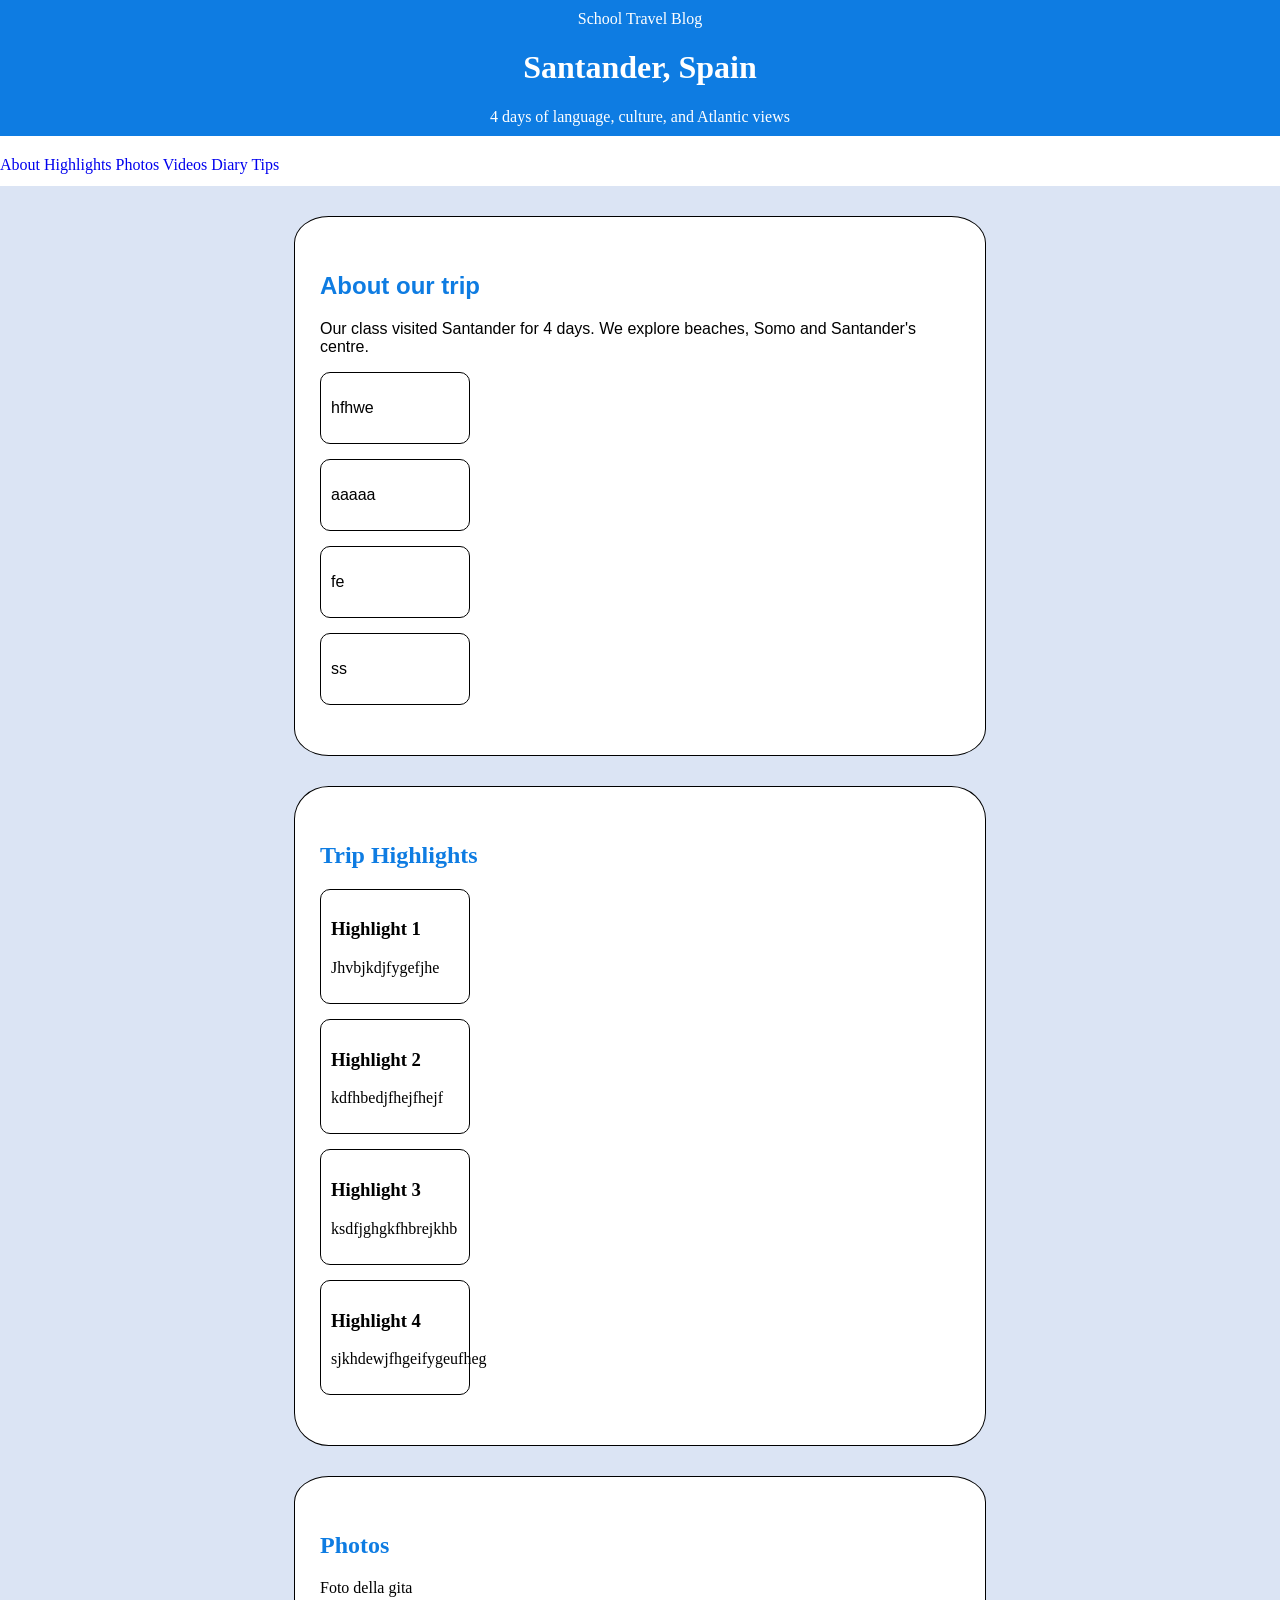
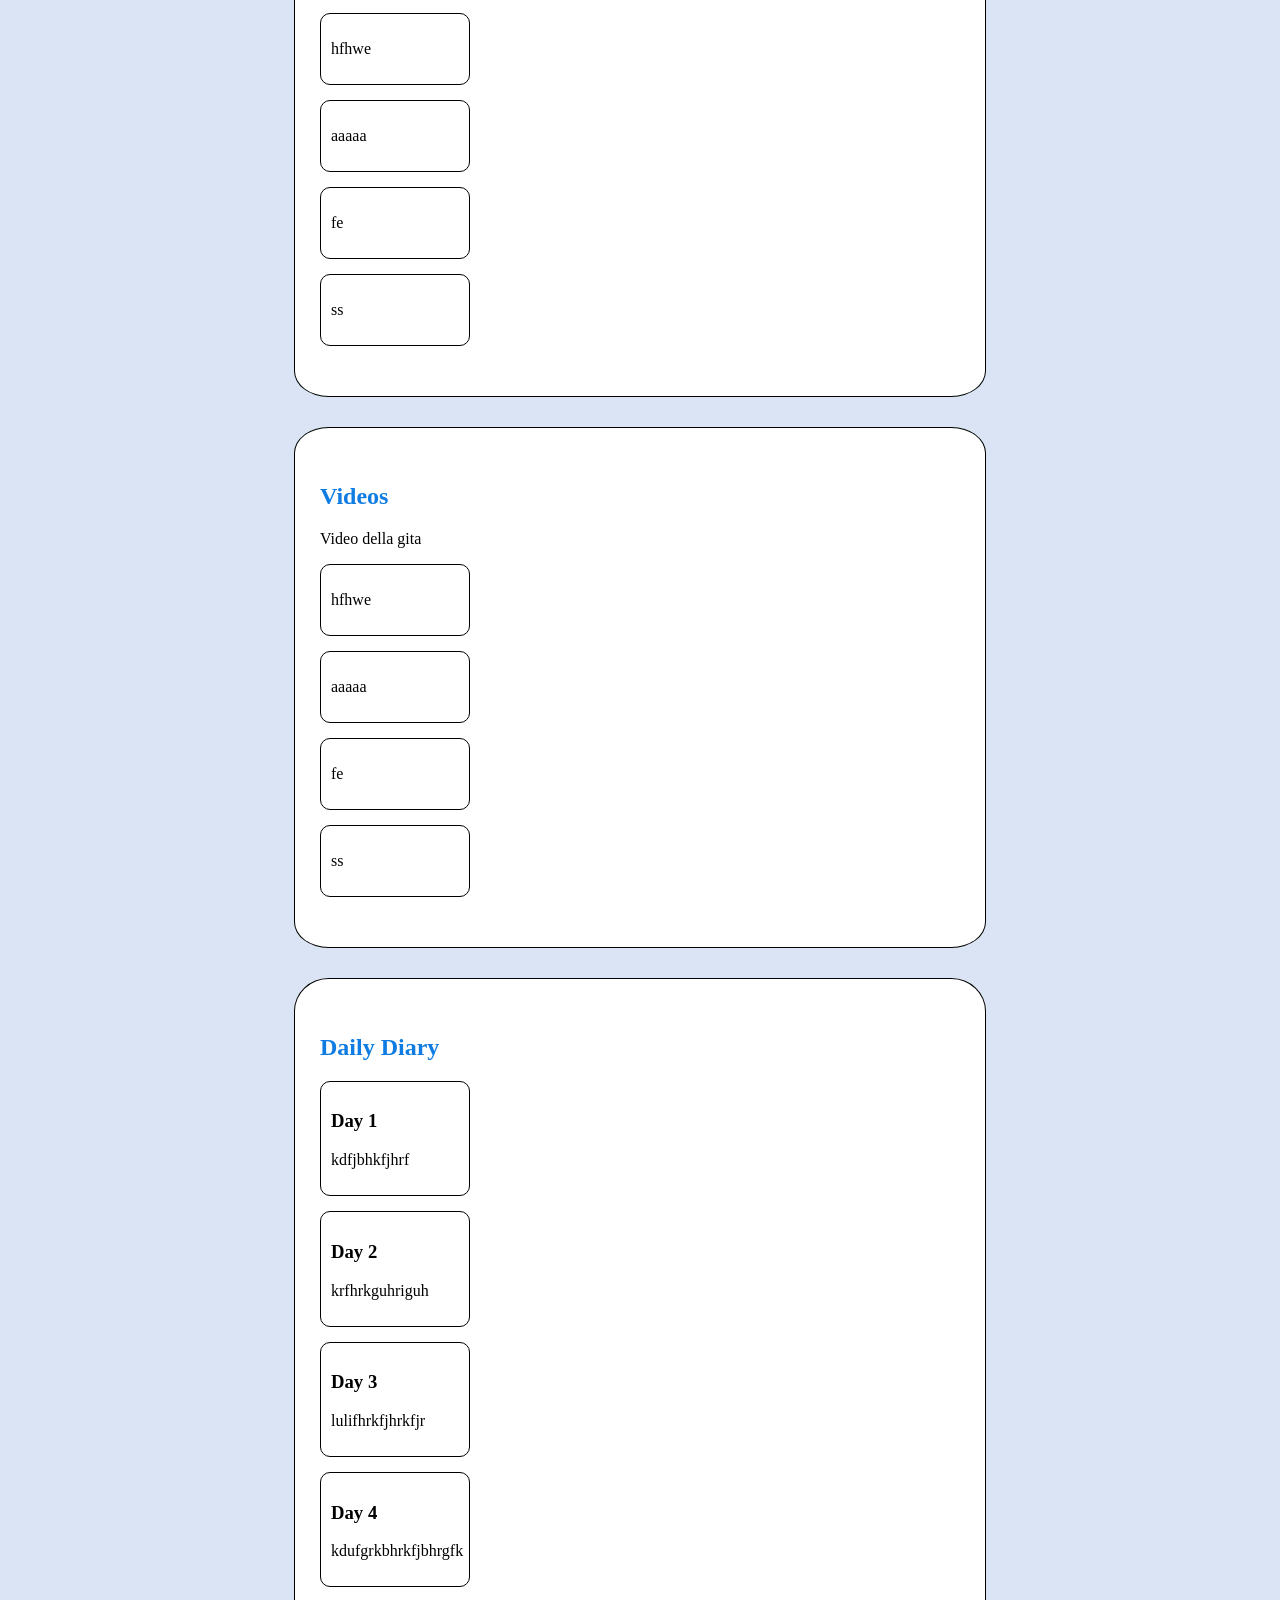
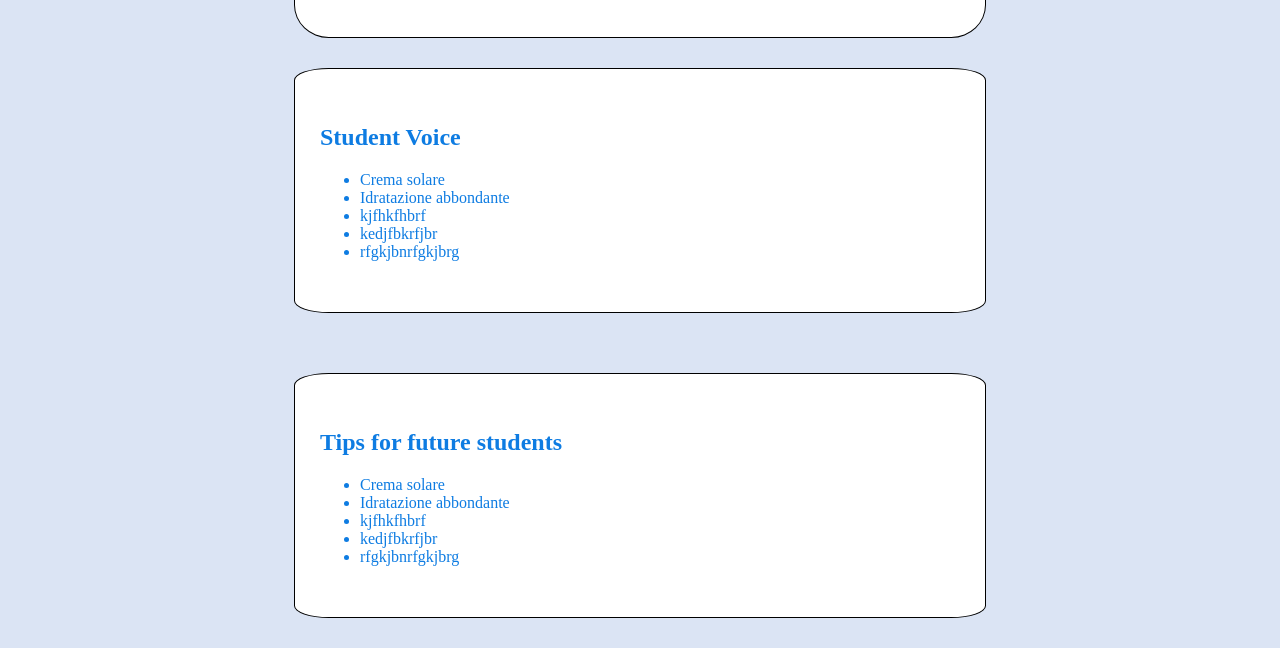
==== index.html @ cf5be2e9 "modifiche" ====
<!DOCTYPE html>
<html lang="en">

<head>
    <meta charset="UTF-8">
    <meta name="viewport" content="width=device-width, initial-scale=1.0">
    <title>Santander</title>
    <link rel="stylesheet" href="style.css" />
</head>

<body>

    <header>
        <p>School Travel Blog</p>
        <h1>Santander, Spain</h1>
        <p>4 days of language, culture, and Atlantic views</p>
    </header>

    <nav>
        <a href="#about">About</a>
        <a href="#highlights">Highlights</a>
        <a href="#photos">Photos</a>
        <a href="#videos">Videos</a>
        <a href="#diary">Diary</a>
        <a href="#tips">Tips</a>
    </nav>

    <main>
        <section id="about" class="card">
            <h2>About our trip</h2> 
            <p>Our class visited Santander for 4 days. We explore beaches, Somo and Santander's centre.</p>
            <article>
                <p>hfhwe</p>
            </article>
             <article>
                <p>aaaaa</p>
            </article>
             <article>
                <p>fe</p>
            </article>
             <article>
                <p>ss</p>
            </article>
        </section>

        <section id="highlights" class="card">
            <h2>Trip Highlights</h2>
            <article>
                <h3>Highlight 1</h3>
                <p>Jhvbjkdjfygefjhe</p>
            </article>
            <article>
                <h3>Highlight 2</h3>
                <p>kdfhbedjfhejfhejf</p>
            </article>
            <article>
                <h3>Highlight 3</h3>
                <p>ksdfjghgkfhbrejkhb</p>
            </article>
            <article>
                <h3>Highlight 4</h3>
                <p>sjkhdewjfhgeifygeufheg</p>
            </article>
        </section>
          
        <section id="photos" class="card">
            <h2>Photos</h2>
            <p>Foto della gita  </p>
            <article>
                <p>hfhwe</p>
            </article>
             <article>
                <p>aaaaa</p>
            </article>
             <article>
                <p>fe</p>
            </article>
             <article>
                <p>ss</p>
            </article>
        </section>

        <section id="videos" class="card">
            <h2>Videos</h2>
            <p>Video della gita</p>
            <article>
                <p>hfhwe</p>
            </article>
             <article>
                <p>aaaaa</p>
            </article>
             <article>
                <p>fe</p>
            </article>
             <article>
                <p>ss</p>
            </article>
        </section>

        <section id="diary" class="card">
            <h2>Daily Diary</h2>
            <article>
                <h3>Day 1</h3>
                <p>kdfjbhkfjhrf</p>
            </article>
            <article>
                <h3>Day 2</h3>
                <p>krfhrkguhriguh</p>
            </article>
            <article>
                <h3>Day 3</h3>
                <p>lulifhrkfjhrkfjr</p>
            </article>
            <article>
                <h3>Day 4</h3>
                <p>kdufgrkbhrkfjbhrgfk</p>
            </article>
        </section>

            <section id="Student Voice" class="card">
            <h2>Student Voice</h2>
            <ul>
                <li>Crema solare</li>
                <li>Idratazione abbondante</li>
                <li>kjfhkfhbrf</li>
                <li>kedjfbkrfjbr</li>
                <li>rfgkjbnrfgkjbrg</li>
            </ul>
        </section>
    </main>


        <section id="tips" class="card">
            <h2>Tips for future students</h2>
            <ul>
                <li>Crema solare</li>
                <li>Idratazione abbondante</li>
                <li>kjfhkfhbrf</li>
                <li>kedjfbkrfjbr</li>
                <li>rfgkjbnrfgkjbrg</li>
            </ul>
        </section>
    </main>

</body>

</html>
---- style.css ----
/* Lesson 1 starter CSS file.
   Add styles here in later lessons. */

body {
   margin: 0;
   background-color: #dbe4f4;
}

header {
   background-color: #0e7ce2;
   border-bottom: 10px solid rgb(255, 255, 255);
   text-align: center;
   padding: 10px 0;
   color: white;
}

header p {
   margin: 0;
}

nav {
   border-bottom: 2px solid #ffffff;
   padding: 10px 0;
   background-color: white;
}

a {
   text-decoration: none;
   background-color: white;
   
}

#about {
   font-family: 'Segoe UI', Tahoma, Geneva, Verdana, sans-serif;
   background-color: white;
}

.card {
   color: #0e7ce2;
   border: 1px solid black;
   margin: 10px 25px;
   border-radius: 5%;
   max-width: 50%;
   margin: 30px auto;
   padding: 35px 25px;
   background-color: white;

   
}

.card h2 {
   color: #0e7ce2;

}

.card h3 {

   color: black;
}
.card p{

      color: black;

}
main {
   align-content: center;
   color: black;
}

main article {
   display: block; 
   border: 1px solid black;
   border-radius: 10px;
   max-width: 20%;
   margin: 15px 0; 
   color: black;
   padding: 10px;
   background-color: white;
}
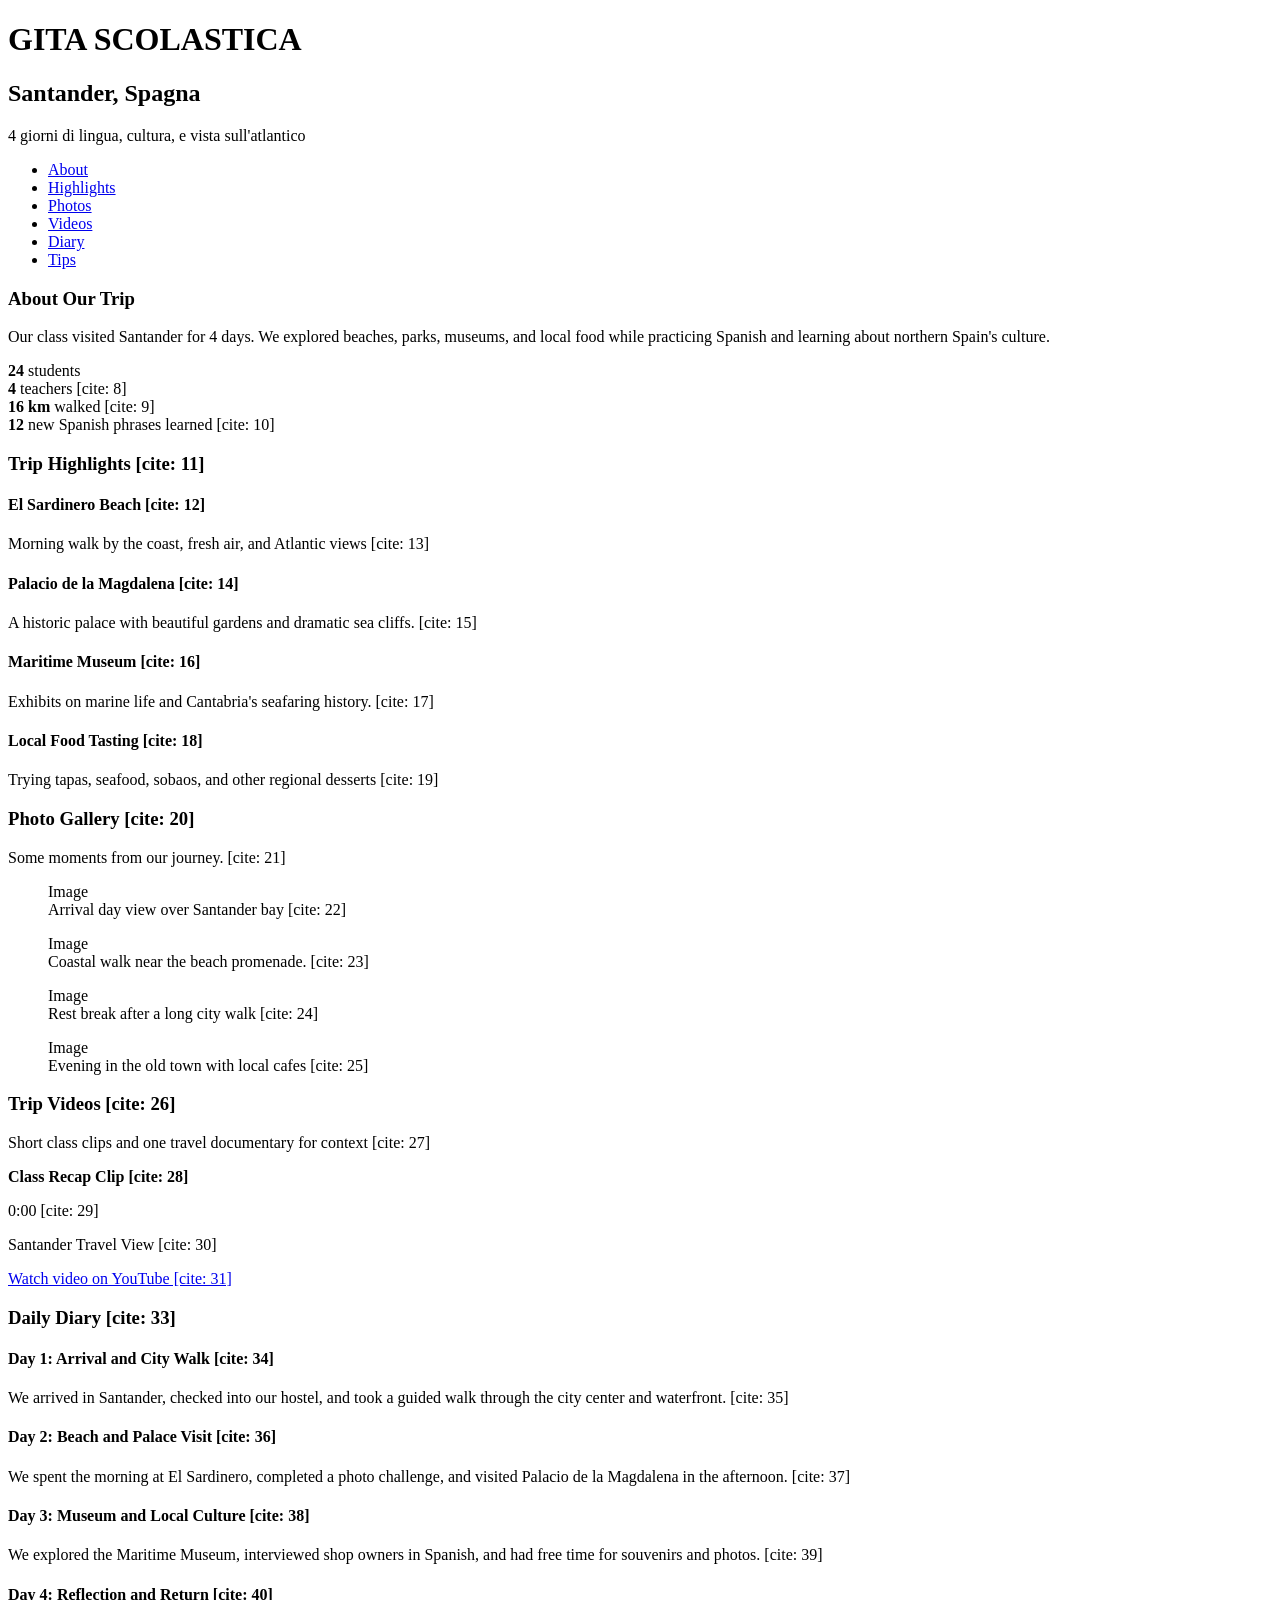
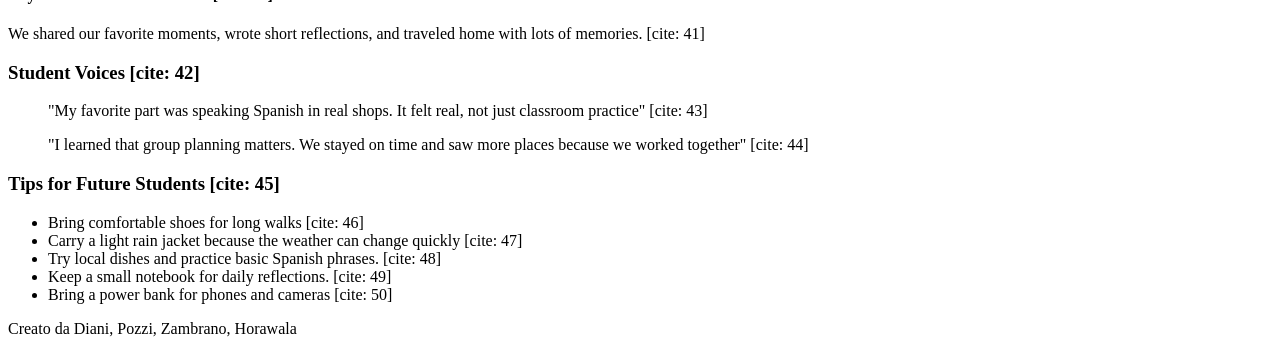
==== commit 6b042f80: "bggfb" ====
--- a/index.html
+++ b/index.html
@@ -1,147 +1,145 @@
 <!DOCTYPE html>
-<html lang="en">
-
+<html lang="it">
 <head>
     <meta charset="UTF-8">
     <meta name="viewport" content="width=device-width, initial-scale=1.0">
-    <title>Santander</title>
-    <link rel="stylesheet" href="style.css" />
+    <title>School Travel Blog - Santander</title>
+    <link rel="stylesheet" href="style2.css">
 </head>
-
 <body>
 
     <header>
-        <p>School Travel Blog</p>
-        <h1>Santander, Spain</h1>
-        <p>4 days of language, culture, and Atlantic views</p>
+        <div class="hero">
+            <h1>GITA SCOLASTICA</h1>
+            <h2>Santander, Spagna</h2>
+            <p>4 giorni di lingua, cultura, e vista sull'atlantico </p>
+        </div>
+        <nav>
+            <ul>
+                <li><a href="#about">About</a></li>
+                <li><a href="#highlights">Highlights</a></li>
+                <li><a href="#photos">Photos</a></li>
+                <li><a href="#videos">Videos</a></li>
+                <li><a href="#diary">Diary</a></li>
+                <li><a href="#tips">Tips</a></li>
+            </ul>
+        </nav>
     </header>
 
-    <nav>
-        <a href="#about">About</a>
-        <a href="#highlights">Highlights</a>
-        <a href="#photos">Photos</a>
-        <a href="#videos">Videos</a>
-        <a href="#diary">Diary</a>
-        <a href="#tips">Tips</a>
-    </nav>
-
     <main>
-        <section id="about" class="card">
-            <h2>About our trip</h2> 
-            <p>Our class visited Santander for 4 days. We explore beaches, Somo and Santander's centre.</p>
-            <article>
-                <p>hfhwe</p>
-            </article>
-             <article>
-                <p>aaaaa</p>
-            </article>
-             <article>
-                <p>fe</p>
-            </article>
-             <article>
-                <p>ss</p>
-            </article>
+        <section id="about" class="container">
+            <h3>About Our Trip </h3>
+            <p>Our class visited Santander for 4 days. We explored beaches, parks, museums, and local food while practicing Spanish and learning about northern Spain's culture. </p>
+            
+            <div class="stats-grid">
+                <div class="stat-item"><strong>24</strong> students </div>
+                <div class="stat-item"><strong>4</strong> teachers [cite: 8]</div>
+                <div class="stat-item"><strong>16 km</strong> walked [cite: 9]</div>
+                <div class="stat-item"><strong>12</strong> new Spanish phrases learned [cite: 10]</div>
+            </div>
         </section>
 
-        <section id="highlights" class="card">
-            <h2>Trip Highlights</h2>
-            <article>
-                <h3>Highlight 1</h3>
-                <p>Jhvbjkdjfygefjhe</p>
-            </article>
-            <article>
-                <h3>Highlight 2</h3>
-                <p>kdfhbedjfhejfhejf</p>
-            </article>
-            <article>
-                <h3>Highlight 3</h3>
-                <p>ksdfjghgkfhbrejkhb</p>
-            </article>
-            <article>
-                <h3>Highlight 4</h3>
-                <p>sjkhdewjfhgeifygeufheg</p>
-            </article>
-        </section>
-          
-        <section id="photos" class="card">
-            <h2>Photos</h2>
-            <p>Foto della gita  </p>
-            <article>
-                <p>hfhwe</p>
-            </article>
-             <article>
-                <p>aaaaa</p>
-            </article>
-             <article>
-                <p>fe</p>
-            </article>
-             <article>
-                <p>ss</p>
-            </article>
+        <section id="highlights" class="bg-light">
+            <div class="container">
+                <h3>Trip Highlights [cite: 11]</h3>
+                <div class="card-grid">
+                    <div class="card">
+                        <h4>El Sardinero Beach [cite: 12]</h4>
+                        <p>Morning walk by the coast, fresh air, and Atlantic views [cite: 13]</p>
+                    </div>
+                    <div class="card">
+                        <h4>Palacio de la Magdalena [cite: 14]</h4>
+                        <p>A historic palace with beautiful gardens and dramatic sea cliffs. [cite: 15]</p>
+                    </div>
+                    <div class="card">
+                        <h4>Maritime Museum [cite: 16]</h4>
+                        <p>Exhibits on marine life and Cantabria's seafaring history. [cite: 17]</p>
+                    </div>
+                    <div class="card">
+                        <h4>Local Food Tasting [cite: 18]</h4>
+                        <p>Trying tapas, seafood, sobaos, and other regional desserts [cite: 19]</p>
+                    </div>
+                </div>
+            </div>
         </section>
 
-        <section id="videos" class="card">
-            <h2>Videos</h2>
-            <p>Video della gita</p>
-            <article>
-                <p>hfhwe</p>
-            </article>
-             <article>
-                <p>aaaaa</p>
-            </article>
-             <article>
-                <p>fe</p>
-            </article>
-             <article>
-                <p>ss</p>
-            </article>
+        <section id="photos" class="container">
+            <h3>Photo Gallery [cite: 20]</h3>
+            <p>Some moments from our journey. [cite: 21]</p>
+            <div class="gallery-grid">
+                <figure>
+                    <div class="img-placeholder">Image</div>
+                    <figcaption>Arrival day view over Santander bay [cite: 22]</figcaption>
+                </figure>
+                <figure>
+                    <div class="img-placeholder">Image</div>
+                    <figcaption>Coastal walk near the beach promenade. [cite: 23]</figcaption>
+                </figure>
+                <figure>
+                    <div class="img-placeholder">Image</div>
+                    <figcaption>Rest break after a long city walk [cite: 24]</figcaption>
+                </figure>
+                <figure>
+                    <div class="img-placeholder">Image</div>
+                    <figcaption>Evening in the old town with local cafes [cite: 25]</figcaption>
+                </figure>
+            </div>
         </section>
 
-        <section id="diary" class="card">
-            <h2>Daily Diary</h2>
-            <article>
-                <h3>Day 1</h3>
-                <p>kdfjbhkfjhrf</p>
-            </article>
-            <article>
-                <h3>Day 2</h3>
-                <p>krfhrkguhriguh</p>
-            </article>
-            <article>
-                <h3>Day 3</h3>
-                <p>lulifhrkfjhrkfjr</p>
-            </article>
-            <article>
-                <h3>Day 4</h3>
-                <p>kdufgrkbhrkfjbhrgfk</p>
-            </article>
+        <section id="videos" class="bg-light">
+            <div class="container">
+                <h3>Trip Videos [cite: 26]</h3>
+                <p>Short class clips and one travel documentary for context [cite: 27]</p>
+                <div class="video-box">
+                    <p><strong>Class Recap Clip [cite: 28]</strong></p>
+                    <div class="video-placeholder">0:00 [cite: 29]</div>
+                    <p>Santander Travel View [cite: 30]</p>
+                    <a href="#">Watch video on YouTube [cite: 31]</a>
+                </div>
+            </div>
         </section>
 
-            <section id="Student Voice" class="card">
-            <h2>Student Voice</h2>
-            <ul>
-                <li>Crema solare</li>
-                <li>Idratazione abbondante</li>
-                <li>kjfhkfhbrf</li>
-                <li>kedjfbkrfjbr</li>
-                <li>rfgkjbnrfgkjbrg</li>
+        <section id="diary" class="container">
+            <h3>Daily Diary [cite: 33]</h3>
+            <div class="diary-entry">
+                <h4>Day 1: Arrival and City Walk [cite: 34]</h4>
+                <p>We arrived in Santander, checked into our hostel, and took a guided walk through the city center and waterfront. [cite: 35]</p>
+            </div>
+            <div class="diary-entry">
+                <h4>Day 2: Beach and Palace Visit [cite: 36]</h4>
+                <p>We spent the morning at El Sardinero, completed a photo challenge, and visited Palacio de la Magdalena in the afternoon. [cite: 37]</p>
+            </div>
+            <div class="diary-entry">
+                <h4>Day 3: Museum and Local Culture [cite: 38]</h4>
+                <p>We explored the Maritime Museum, interviewed shop owners in Spanish, and had free time for souvenirs and photos. [cite: 39]</p>
+            </div>
+            <div class="diary-entry">
+                <h4>Day 4: Reflection and Return [cite: 40]</h4>
+                <p>We shared our favorite moments, wrote short reflections, and traveled home with lots of memories. [cite: 41]</p>
+            </div>
+        </section>
+
+        <section id="voices" class="bg-blue container">
+            <h3>Student Voices [cite: 42]</h3>
+            <blockquote>"My favorite part was speaking Spanish in real shops. It felt real, not just classroom practice" [cite: 43]</blockquote>
+            <blockquote>"I learned that group planning matters. We stayed on time and saw more places because we worked together" [cite: 44]</blockquote>
+        </section>
+
+        <section id="tips" class="container">
+            <h3>Tips for Future Students [cite: 45]</h3>
+            <ul class="tips-list">
+                <li>Bring comfortable shoes for long walks [cite: 46]</li>
+                <li>Carry a light rain jacket because the weather can change quickly [cite: 47]</li>
+                <li>Try local dishes and practice basic Spanish phrases. [cite: 48]</li>
+                <li>Keep a small notebook for daily reflections. [cite: 49]</li>
+                <li>Bring a power bank for phones and cameras [cite: 50]</li>
             </ul>
         </section>
     </main>
 
-
-        <section id="tips" class="card">
-            <h2>Tips for future students</h2>
-            <ul>
-                <li>Crema solare</li>
-                <li>Idratazione abbondante</li>
-                <li>kjfhkfhbrf</li>
-                <li>kedjfbkrfjbr</li>
-                <li>rfgkjbnrfgkjbrg</li>
-            </ul>
-        </section>
-    </main>
+    <footer>
+        <p>Creato da Diani, Pozzi, Zambrano, Horawala</p>
+    </footer>
 
 </body>
-
 </html>
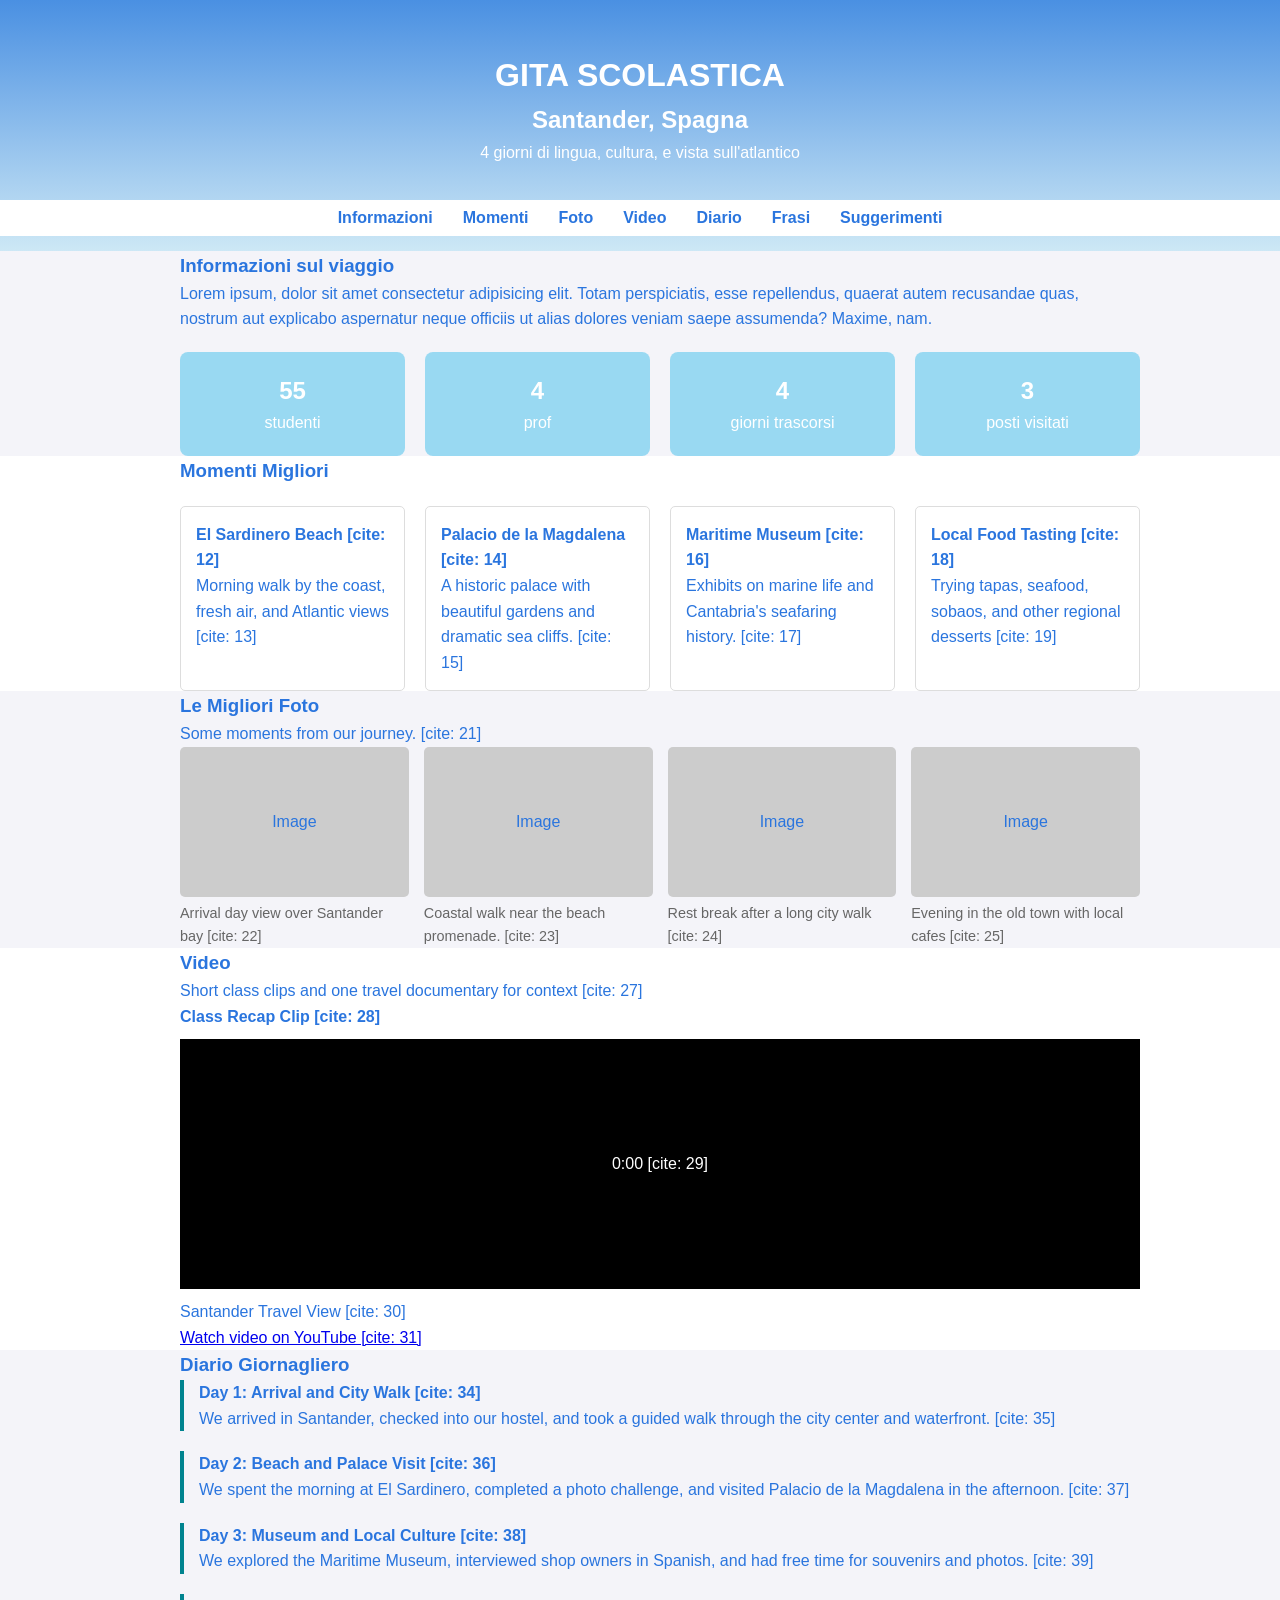
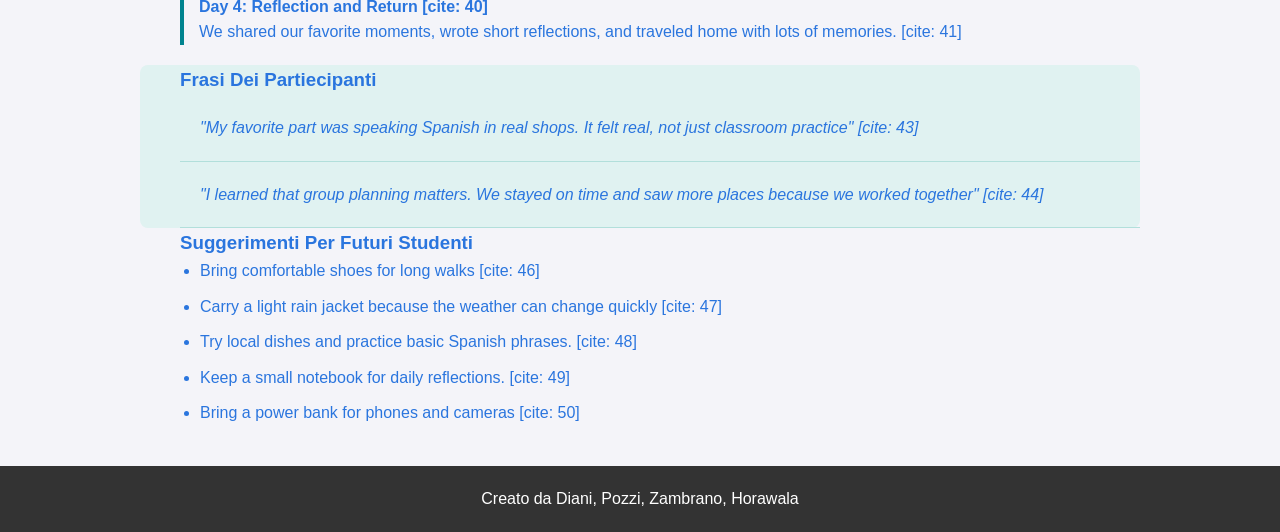
==== commit a95c179b: "gngfn" ====
--- a/index.html
+++ b/index.html
@@ -4,7 +4,7 @@
     <meta charset="UTF-8">
     <meta name="viewport" content="width=device-width, initial-scale=1.0">
     <title>School Travel Blog - Santander</title>
-    <link rel="stylesheet" href="style2.css">
+    <link rel="stylesheet" href="style.css">
 </head>
 <body>
 
@@ -16,32 +16,33 @@
         </div>
         <nav>
             <ul>
-                <li><a href="#about">About</a></li>
-                <li><a href="#highlights">Highlights</a></li>
-                <li><a href="#photos">Photos</a></li>
-                <li><a href="#videos">Videos</a></li>
-                <li><a href="#diary">Diary</a></li>
-                <li><a href="#tips">Tips</a></li>
+                <li><a href="#Informazioni">Informazioni</a></li>
+                <li><a href="#Momenti">Momenti</a></li>
+                <li><a href="#Foto">Foto</a></li>
+                <li><a href="#Video">Video</a></li>
+                <li><a href="#Diario">Diario</a></li>
+                <li><a href="#Frasi">Frasi</a></li>
+                <li><a href="#Suggerimenti">Suggerimenti</a></li>
             </ul>
         </nav>
     </header>
 
     <main>
-        <section id="about" class="container">
-            <h3>About Our Trip </h3>
-            <p>Our class visited Santander for 4 days. We explored beaches, parks, museums, and local food while practicing Spanish and learning about northern Spain's culture. </p>
+        <section id="Informazioni" class="container">
+            <h3>Informazioni sul viaggio </h3>
+            <p> Lorem ipsum, dolor sit amet consectetur adipisicing elit. Totam perspiciatis, esse repellendus, quaerat autem recusandae quas, nostrum aut explicabo aspernatur neque officiis ut alias dolores veniam saepe assumenda? Maxime, nam. </p>
             
             <div class="stats-grid">
-                <div class="stat-item"><strong>24</strong> students </div>
-                <div class="stat-item"><strong>4</strong> teachers [cite: 8]</div>
-                <div class="stat-item"><strong>16 km</strong> walked [cite: 9]</div>
-                <div class="stat-item"><strong>12</strong> new Spanish phrases learned [cite: 10]</div>
+                <div class="stat-item"><strong>55</strong> studenti </div>
+                <div class="stat-item"><strong>4</strong> prof </div>
+                <div class="stat-item"><strong>4</strong> giorni trascorsi </div>
+                <div class="stat-item"><strong>3</strong> posti visitati </div>
             </div>
         </section>
 
-        <section id="highlights" class="bg-light">
+        <section id="Momenti" class="bg-light">
             <div class="container">
-                <h3>Trip Highlights [cite: 11]</h3>
+                <h3>Momenti Migliori</h3>
                 <div class="card-grid">
                     <div class="card">
                         <h4>El Sardinero Beach [cite: 12]</h4>
@@ -63,8 +64,8 @@
             </div>
         </section>
 
-        <section id="photos" class="container">
-            <h3>Photo Gallery [cite: 20]</h3>
+        <section id="Foto" class="container">
+            <h3>Le Migliori Foto</h3>
             <p>Some moments from our journey. [cite: 21]</p>
             <div class="gallery-grid">
                 <figure>
@@ -86,9 +87,9 @@
             </div>
         </section>
 
-        <section id="videos" class="bg-light">
+        <section id="video" class="bg-light">
             <div class="container">
-                <h3>Trip Videos [cite: 26]</h3>
+                <h3>Video</h3>
                 <p>Short class clips and one travel documentary for context [cite: 27]</p>
                 <div class="video-box">
                     <p><strong>Class Recap Clip [cite: 28]</strong></p>
@@ -99,8 +100,8 @@
             </div>
         </section>
 
-        <section id="diary" class="container">
-            <h3>Daily Diary [cite: 33]</h3>
+        <section id="Diario" class="container">
+            <h3>Diario Giornagliero</h3>
             <div class="diary-entry">
                 <h4>Day 1: Arrival and City Walk [cite: 34]</h4>
                 <p>We arrived in Santander, checked into our hostel, and took a guided walk through the city center and waterfront. [cite: 35]</p>
@@ -119,14 +120,14 @@
             </div>
         </section>
 
-        <section id="voices" class="bg-blue container">
-            <h3>Student Voices [cite: 42]</h3>
+        <section id="Frasi" class="bg-blue container">
+            <h3>Frasi Dei Partiecipanti</h3>
             <blockquote>"My favorite part was speaking Spanish in real shops. It felt real, not just classroom practice" [cite: 43]</blockquote>
             <blockquote>"I learned that group planning matters. We stayed on time and saw more places because we worked together" [cite: 44]</blockquote>
         </section>
 
-        <section id="tips" class="container">
-            <h3>Tips for Future Students [cite: 45]</h3>
+        <section id="Suggerimenti" class="container">
+            <h3>Suggerimenti Per Futuri Studenti</h3>
             <ul class="tips-list">
                 <li>Bring comfortable shoes for long walks [cite: 46]</li>
                 <li>Carry a light rain jacket because the weather can change quickly [cite: 47]</li>
--- a/style.css
+++ b/style.css
@@ -0,0 +1,136 @@
+/* Reset e stili base */
+* {
+    margin: 0;
+    padding: 0;
+    box-sizing: border-box;
+}
+
+body {
+    font-family: 'Segoe UI', Tahoma, Geneva, Verdana, sans-serif;
+    line-height: 1.6;
+    color: #333;
+    background-color: #f4f4f9;
+}
+
+.container {
+    padding-left: 40px;
+    max-width: 1000px;
+    margin: auto;
+    color:#2A75DE
+    
+}
+
+.bg-light { background-color: #fff; }
+.bg-blue { background-color: #e0f2f1; border-radius: 8px; }
+
+/* Header e Navigazione */
+header {
+    background: linear-gradient(rgba(74, 144, 226), rgba(114, 204, 237, 0.3)), url('https://via.placeholder.com/1200x400');
+    color: white;
+    text-align: center;
+    padding: 15px 0;
+}
+
+.hero {
+    padding: 35px 20px;
+    background-size: cover;
+    background-position: center;
+}
+
+nav ul {
+    list-style: none;
+    display: flex;
+    justify-content: center;
+    background: white;
+    padding: 5px 0;
+}
+
+nav ul li { margin: 0 15px; }
+nav ul li a {
+    color: #2A75DE;
+    text-decoration: none;
+    font-weight: bold;
+}
+
+/* Griglia statistiche */
+.stats-grid {
+    display: grid;
+    grid-template-columns: repeat(auto-fit, minmax(200px, 1fr));
+    gap: 20px;
+    margin-top: 20px;
+    text-align: center;
+}
+
+.stat-item {
+    background: rgba(83, 197, 238, 0.563);
+    color: white;
+    padding: 20px;
+    border-radius: 8px;
+}
+
+.stat-item strong { display: block; font-size: 1.5em; }
+
+/* Cards Highlights */
+.card-grid {
+    display: grid;
+    grid-template-columns: repeat(auto-fit, minmax(220px, 1fr));
+    gap: 20px;
+    margin-top: 20px;
+}
+
+.card {
+    border: 1px solid #ddd;
+    padding: 15px;
+    border-radius: 5px;
+    transition: transform 0.3s;
+}
+
+.card:hover { transform: translateY(-5px); box-shadow: 0 5px 15px rgba(0,0,0,0.1); }
+
+/* Gallery */
+.gallery-grid {
+    display: grid;
+    grid-template-columns: repeat(auto-fit, minmax(200px, 1fr));
+    gap: 15px;
+}
+
+.img-placeholder {
+    width: 100%;
+    height: 150px;
+    background-color: #ccc;
+    display: flex;
+    align-items: center;
+    justify-content: center;
+    border-radius: 5px;
+}
+
+figcaption { font-size: 0.9em; margin-top: 5px; color: #666; }
+
+/* Video placeholder */
+.video-placeholder {
+    width: 100%;
+    height: 250px;
+    background-color: #000;
+    color: white;
+    display: flex;
+    align-items: center;
+    justify-content: center;
+    margin: 10px 0;
+}
+
+/* Diary e Citazioni */
+.diary-entry { margin-bottom: 20px; border-left: 4px solid #00838f; padding-left: 15px; }
+blockquote { font-style: italic; padding: 20px; border-bottom: 1px solid #b2dfdb; }
+
+/* Tips */
+.tips-list { padding-left: 20px; }
+.tips-list li { margin-bottom: 10px; }
+
+/* Footer */
+footer {
+    text-align: center;
+    padding: 20px;
+    background-color: #333;
+    color: white;
+    margin-top: 40px;
+}
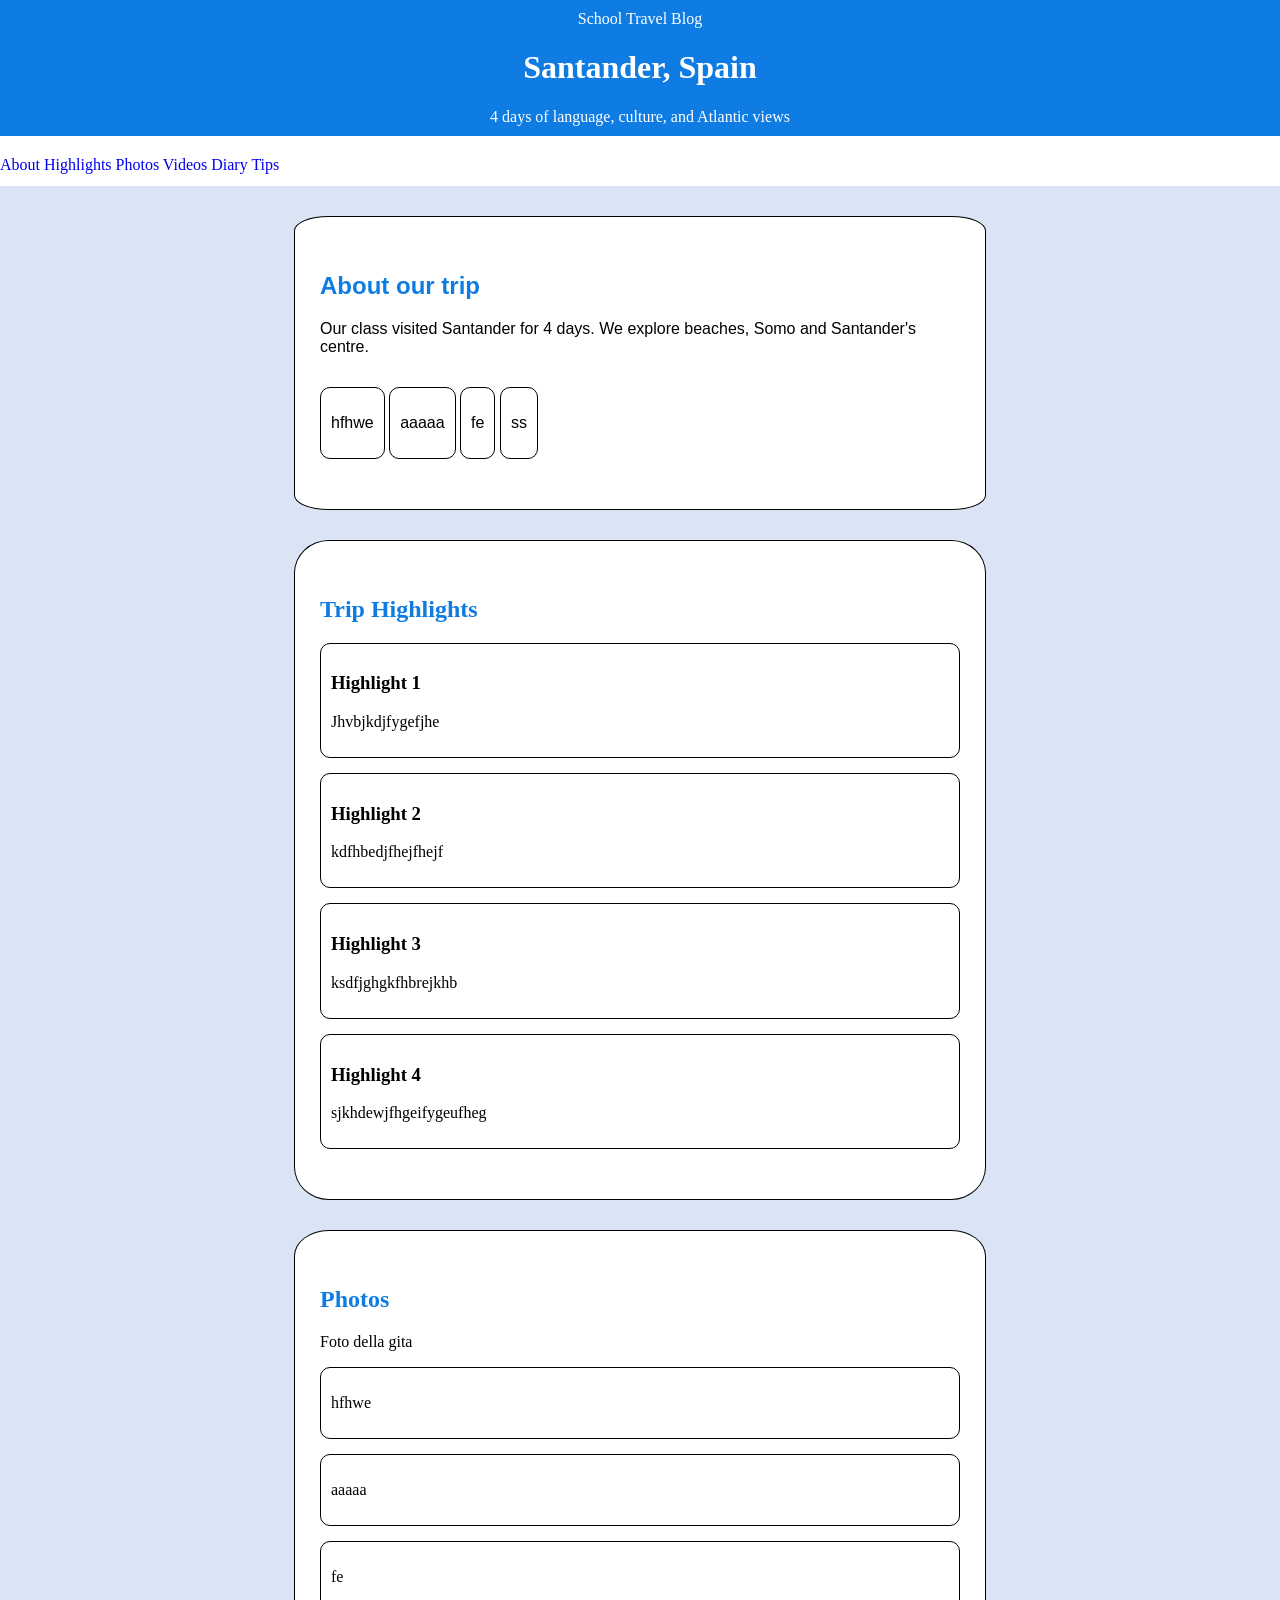
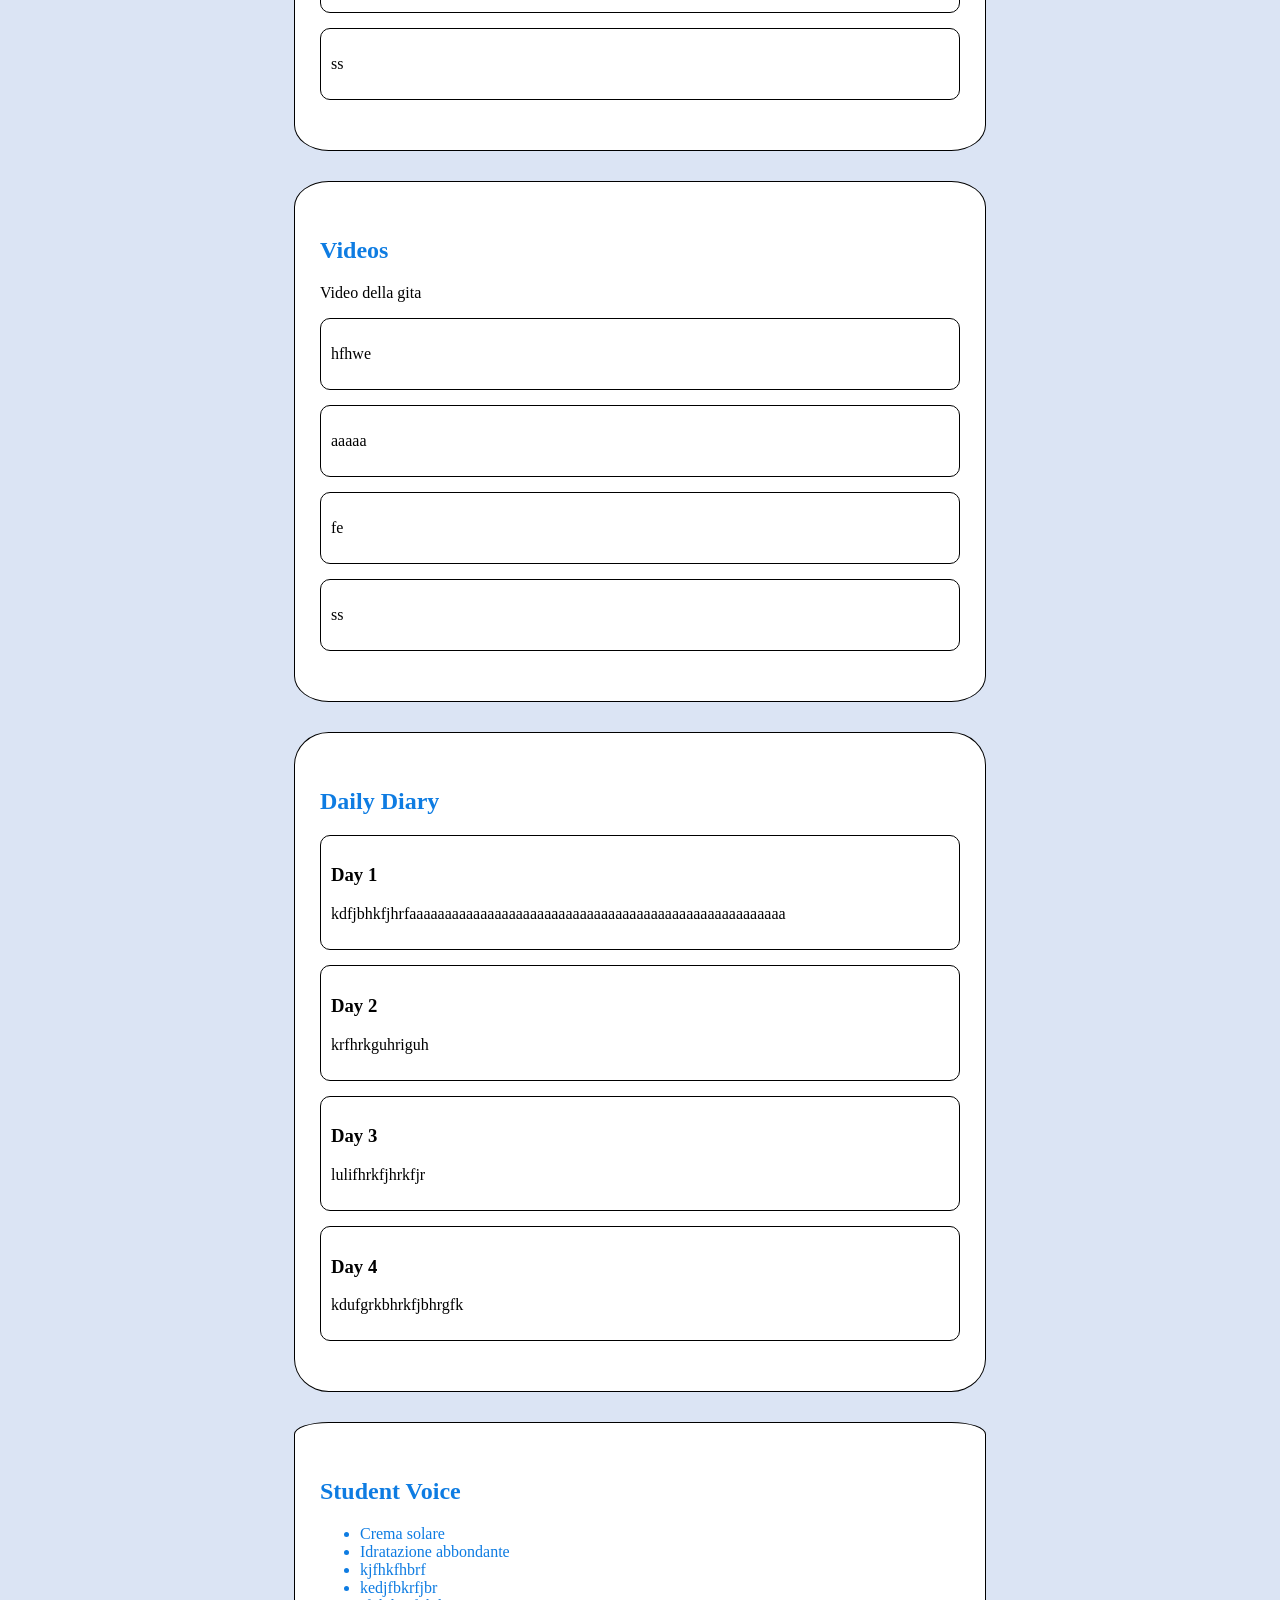
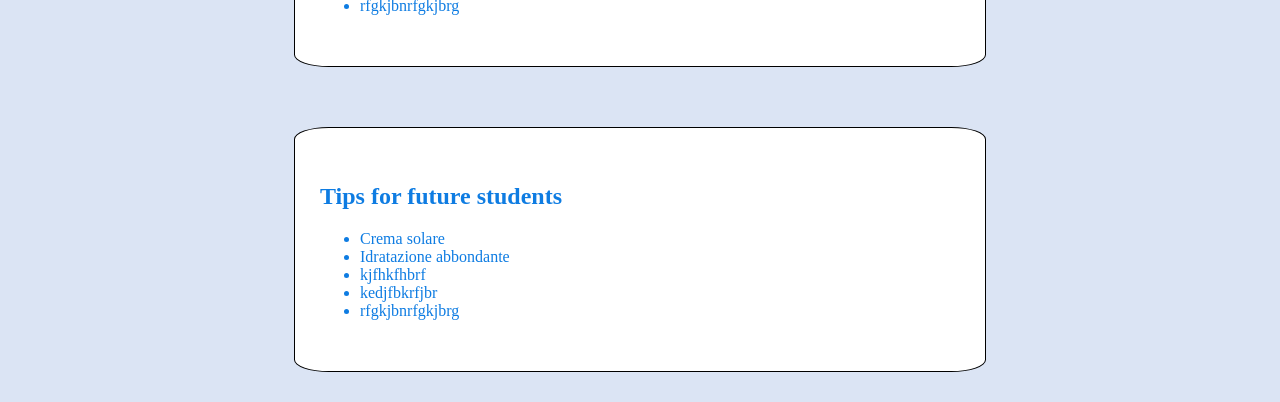
==== commit 4bf9e7d3: "codice style" ====
--- a/index.html
+++ b/index.html
@@ -1,146 +1,147 @@
 <!DOCTYPE html>
-<html lang="it">
+<html lang="en">
+
 <head>
     <meta charset="UTF-8">
     <meta name="viewport" content="width=device-width, initial-scale=1.0">
-    <title>School Travel Blog - Santander</title>
-    <link rel="stylesheet" href="style.css">
+    <title>Santander</title>
+    <link rel="stylesheet" href="style.css" />
 </head>
+
 <body>
 
     <header>
-        <div class="hero">
-            <h1>GITA SCOLASTICA</h1>
-            <h2>Santander, Spagna</h2>
-            <p>4 giorni di lingua, cultura, e vista sull'atlantico </p>
-        </div>
-        <nav>
-            <ul>
-                <li><a href="#Informazioni">Informazioni</a></li>
-                <li><a href="#Momenti">Momenti</a></li>
-                <li><a href="#Foto">Foto</a></li>
-                <li><a href="#Video">Video</a></li>
-                <li><a href="#Diario">Diario</a></li>
-                <li><a href="#Frasi">Frasi</a></li>
-                <li><a href="#Suggerimenti">Suggerimenti</a></li>
-            </ul>
-        </nav>
+        <p>School Travel Blog</p>
+        <h1>Santander, Spain</h1>
+        <p>4 days of language, culture, and Atlantic views</p>
     </header>
 
+    <nav>
+        <a href="#about">About</a>
+        <a href="#highlights">Highlights</a>
+        <a href="#photos">Photos</a>
+        <a href="#videos">Videos</a>
+        <a href="#diary">Diary</a>
+        <a href="#tips">Tips</a>
+    </nav>
+
     <main>
-        <section id="Informazioni" class="container">
-            <h3>Informazioni sul viaggio </h3>
-            <p> Lorem ipsum, dolor sit amet consectetur adipisicing elit. Totam perspiciatis, esse repellendus, quaerat autem recusandae quas, nostrum aut explicabo aspernatur neque officiis ut alias dolores veniam saepe assumenda? Maxime, nam. </p>
-            
-            <div class="stats-grid">
-                <div class="stat-item"><strong>55</strong> studenti </div>
-                <div class="stat-item"><strong>4</strong> prof </div>
-                <div class="stat-item"><strong>4</strong> giorni trascorsi </div>
-                <div class="stat-item"><strong>3</strong> posti visitati </div>
-            </div>
+        <section id="about" class="card">
+            <h2>About our trip</h2> 
+            <p>Our class visited Santander for 4 days. We explore beaches, Somo and Santander's centre.</p>
+            <article>
+                <p>hfhwe</p>
+            </article>
+             <article>
+                <p>aaaaa</p>
+            </article>
+             <article>
+                <p>fe</p>
+            </article>
+             <article>
+                <p>ss</p>
+            </article>
         </section>
 
-        <section id="Momenti" class="bg-light">
-            <div class="container">
-                <h3>Momenti Migliori</h3>
-                <div class="card-grid">
-                    <div class="card">
-                        <h4>El Sardinero Beach [cite: 12]</h4>
-                        <p>Morning walk by the coast, fresh air, and Atlantic views [cite: 13]</p>
-                    </div>
-                    <div class="card">
-                        <h4>Palacio de la Magdalena [cite: 14]</h4>
-                        <p>A historic palace with beautiful gardens and dramatic sea cliffs. [cite: 15]</p>
-                    </div>
-                    <div class="card">
-                        <h4>Maritime Museum [cite: 16]</h4>
-                        <p>Exhibits on marine life and Cantabria's seafaring history. [cite: 17]</p>
-                    </div>
-                    <div class="card">
-                        <h4>Local Food Tasting [cite: 18]</h4>
-                        <p>Trying tapas, seafood, sobaos, and other regional desserts [cite: 19]</p>
-                    </div>
-                </div>
-            </div>
+        <section id="highlights" class="card">
+            <h2>Trip Highlights</h2>
+            <article>
+                <h3>Highlight 1</h3>
+                <p>Jhvbjkdjfygefjhe</p>
+            </article>
+            <article>
+                <h3>Highlight 2</h3>
+                <p>kdfhbedjfhejfhejf</p>
+            </article>
+            <article>
+                <h3>Highlight 3</h3>
+                <p>ksdfjghgkfhbrejkhb</p>
+            </article>
+            <article>
+                <h3>Highlight 4</h3>
+                <p>sjkhdewjfhgeifygeufheg</p>
+            </article>
+        </section>
+          
+        <section id="photos" class="card">
+            <h2>Photos</h2>
+            <p>Foto della gita  </p>
+            <article>
+                <p>hfhwe</p>
+            </article>
+             <article>
+                <p>aaaaa</p>
+            </article>
+             <article>
+                <p>fe</p>
+            </article>
+             <article>
+                <p>ss</p>
+            </article>
         </section>
 
-        <section id="Foto" class="container">
-            <h3>Le Migliori Foto</h3>
-            <p>Some moments from our journey. [cite: 21]</p>
-            <div class="gallery-grid">
-                <figure>
-                    <div class="img-placeholder">Image</div>
-                    <figcaption>Arrival day view over Santander bay [cite: 22]</figcaption>
-                </figure>
-                <figure>
-                    <div class="img-placeholder">Image</div>
-                    <figcaption>Coastal walk near the beach promenade. [cite: 23]</figcaption>
-                </figure>
-                <figure>
-                    <div class="img-placeholder">Image</div>
-                    <figcaption>Rest break after a long city walk [cite: 24]</figcaption>
-                </figure>
-                <figure>
-                    <div class="img-placeholder">Image</div>
-                    <figcaption>Evening in the old town with local cafes [cite: 25]</figcaption>
-                </figure>
-            </div>
+        <section id="videos" class="card">
+            <h2>Videos</h2>
+            <p>Video della gita</p>
+            <article>
+                <p>hfhwe</p>
+            </article>
+             <article>
+                <p>aaaaa</p>
+            </article>
+             <article>
+                <p>fe</p>
+            </article>
+             <article>
+                <p>ss</p>
+            </article>
         </section>
 
-        <section id="video" class="bg-light">
-            <div class="container">
-                <h3>Video</h3>
-                <p>Short class clips and one travel documentary for context [cite: 27]</p>
-                <div class="video-box">
-                    <p><strong>Class Recap Clip [cite: 28]</strong></p>
-                    <div class="video-placeholder">0:00 [cite: 29]</div>
-                    <p>Santander Travel View [cite: 30]</p>
-                    <a href="#">Watch video on YouTube [cite: 31]</a>
-                </div>
-            </div>
+        <section id="diary" class="card">
+            <h2>Daily Diary</h2>
+            <article>
+                <h3>Day 1</h3>
+                <p>kdfjbhkfjhrfaaaaaaaaaaaaaaaaaaaaaaaaaaaaaaaaaaaaaaaaaaaaaaaaaaaaa</p>
+            </article>
+            <article>
+                <h3>Day 2</h3>
+                <p>krfhrkguhriguh</p>
+            </article>
+            <article>
+                <h3>Day 3</h3>
+                <p>lulifhrkfjhrkfjr</p>
+            </article>
+            <article>
+                <h3>Day 4</h3>
+                <p>kdufgrkbhrkfjbhrgfk</p>
+            </article>
         </section>
 
-        <section id="Diario" class="container">
-            <h3>Diario Giornagliero</h3>
-            <div class="diary-entry">
-                <h4>Day 1: Arrival and City Walk [cite: 34]</h4>
-                <p>We arrived in Santander, checked into our hostel, and took a guided walk through the city center and waterfront. [cite: 35]</p>
-            </div>
-            <div class="diary-entry">
-                <h4>Day 2: Beach and Palace Visit [cite: 36]</h4>
-                <p>We spent the morning at El Sardinero, completed a photo challenge, and visited Palacio de la Magdalena in the afternoon. [cite: 37]</p>
-            </div>
-            <div class="diary-entry">
-                <h4>Day 3: Museum and Local Culture [cite: 38]</h4>
-                <p>We explored the Maritime Museum, interviewed shop owners in Spanish, and had free time for souvenirs and photos. [cite: 39]</p>
-            </div>
-            <div class="diary-entry">
-                <h4>Day 4: Reflection and Return [cite: 40]</h4>
-                <p>We shared our favorite moments, wrote short reflections, and traveled home with lots of memories. [cite: 41]</p>
-            </div>
-        </section>
-
-        <section id="Frasi" class="bg-blue container">
-            <h3>Frasi Dei Partiecipanti</h3>
-            <blockquote>"My favorite part was speaking Spanish in real shops. It felt real, not just classroom practice" [cite: 43]</blockquote>
-            <blockquote>"I learned that group planning matters. We stayed on time and saw more places because we worked together" [cite: 44]</blockquote>
-        </section>
-
-        <section id="Suggerimenti" class="container">
-            <h3>Suggerimenti Per Futuri Studenti</h3>
-            <ul class="tips-list">
-                <li>Bring comfortable shoes for long walks [cite: 46]</li>
-                <li>Carry a light rain jacket because the weather can change quickly [cite: 47]</li>
-                <li>Try local dishes and practice basic Spanish phrases. [cite: 48]</li>
-                <li>Keep a small notebook for daily reflections. [cite: 49]</li>
-                <li>Bring a power bank for phones and cameras [cite: 50]</li>
+            <section id="Student Voice" class="card">
+            <h2>Student Voice</h2>
+            <ul>
+                <li>Crema solare</li>
+                <li>Idratazione abbondante</li>
+                <li>kjfhkfhbrf</li>
+                <li>kedjfbkrfjbr</li>
+                <li>rfgkjbnrfgkjbrg</li>
             </ul>
         </section>
     </main>
 
-    <footer>
-        <p>Creato da Diani, Pozzi, Zambrano, Horawala</p>
-    </footer>
+
+        <section id="tips" class="card">
+            <h2>Tips for future students</h2>
+            <ul>
+                <li>Crema solare</li>
+                <li>Idratazione abbondante</li>
+                <li>kjfhkfhbrf</li>
+                <li>kedjfbkrfjbr</li>
+                <li>rfgkjbnrfgkjbrg</li>
+            </ul>
+        </section>
+    </main>
 
 </body>
+
 </html>
--- a/style.css
+++ b/style.css
@@ -1,136 +1,94 @@
-/* Reset e stili base */
-* {
-    margin: 0;
-    padding: 0;
-    box-sizing: border-box;
+/* Lesson 1 starter CSS file.
+   Add styles here in later lessons. */
+
+body {
+   margin: 0;
+   background-color: #dbe4f4;
 }
 
-body {
-    font-family: 'Segoe UI', Tahoma, Geneva, Verdana, sans-serif;
-    line-height: 1.6;
-    color: #333;
-    background-color: #f4f4f9;
+header {
+   background-color: #0e7ce2;
+   border-bottom: 10px solid rgb(255, 255, 255);
+   text-align: center;
+   padding: 10px 0;
+   color: white;
 }
 
-.container {
-    padding-left: 40px;
-    max-width: 1000px;
-    margin: auto;
-    color:#2A75DE
-    
+header p {
+   margin: 0;
 }
 
-.bg-light { background-color: #fff; }
-.bg-blue { background-color: #e0f2f1; border-radius: 8px; }
-
-/* Header e Navigazione */
-header {
-    background: linear-gradient(rgba(74, 144, 226), rgba(114, 204, 237, 0.3)), url('https://via.placeholder.com/1200x400');
-    color: white;
-    text-align: center;
-    padding: 15px 0;
+nav {
+   border-bottom: 2px solid #ffffff;
+   padding: 10px 0;
+   background-color: white;
 }
 
-.hero {
-    padding: 35px 20px;
-    background-size: cover;
-    background-position: center;
+a {
+   text-decoration: none;
+   background-color: white;
+   
 }
 
-nav ul {
-    list-style: none;
-    display: flex;
-    justify-content: center;
-    background: white;
-    padding: 5px 0;
-}
-
-nav ul li { margin: 0 15px; }
-nav ul li a {
-    color: #2A75DE;
-    text-decoration: none;
-    font-weight: bold;
-}
-
-/* Griglia statistiche */
-.stats-grid {
-    display: grid;
-    grid-template-columns: repeat(auto-fit, minmax(200px, 1fr));
-    gap: 20px;
-    margin-top: 20px;
-    text-align: center;
-}
-
-.stat-item {
-    background: rgba(83, 197, 238, 0.563);
-    color: white;
-    padding: 20px;
-    border-radius: 8px;
-}
-
-.stat-item strong { display: block; font-size: 1.5em; }
-
-/* Cards Highlights */
-.card-grid {
-    display: grid;
-    grid-template-columns: repeat(auto-fit, minmax(220px, 1fr));
-    gap: 20px;
-    margin-top: 20px;
+#about {
+   font-family: 'Segoe UI', Tahoma, Geneva, Verdana, sans-serif;
+   background-color: white;
 }
 
 .card {
-    border: 1px solid #ddd;
-    padding: 15px;
-    border-radius: 5px;
-    transition: transform 0.3s;
+   color: #0e7ce2;
+   border: 1px solid black;
+   margin: 10px 25px;
+   border-radius: 5%;
+   max-width: 50%;
+   margin: 30px auto;
+   padding: 35px 25px;
+   background-color: white;
+
+   
 }
 
-.card:hover { transform: translateY(-5px); box-shadow: 0 5px 15px rgba(0,0,0,0.1); }
+.card h2 {
+   color: #0e7ce2;
 
-/* Gallery */
-.gallery-grid {
-    display: grid;
-    grid-template-columns: repeat(auto-fit, minmax(200px, 1fr));
-    gap: 15px;
 }
 
-.img-placeholder {
-    width: 100%;
-    height: 150px;
-    background-color: #ccc;
-    display: flex;
-    align-items: center;
-    justify-content: center;
-    border-radius: 5px;
+.card h3 {
+
+   color: black;
+}
+.card p{
+
+      color: black;
+
+}
+main {
+   align-content: center;
+   color: black;
 }
 
-figcaption { font-size: 0.9em; margin-top: 5px; color: #666; }
-
-/* Video placeholder */
-.video-placeholder {
-    width: 100%;
-    height: 250px;
-    background-color: #000;
-    color: white;
-    display: flex;
-    align-items: center;
-    justify-content: center;
-    margin: 10px 0;
+main article {
+   display: block; 
+   border: 1px solid black;
+   border-radius: 10px;
+   max-width: 100%;
+   margin: 15px 0; 
+   color: black;
+   padding: 10px;
+   background-color: white;
 }
 
-/* Diary e Citazioni */
-.diary-entry { margin-bottom: 20px; border-left: 4px solid #00838f; padding-left: 15px; }
-blockquote { font-style: italic; padding: 20px; border-bottom: 1px solid #b2dfdb; }
+ #about article{
 
-/* Tips */
-.tips-list { padding-left: 20px; }
-.tips-list li { margin-bottom: 10px; }
+ display:inline-block; 
+   vertical-align: top;
 
-/* Footer */
-footer {
-    text-align: center;
-    padding: 20px;
-    background-color: #333;
-    color: white;
-    margin-top: 40px;
+   border: 1px solid black;
+   border-radius: 10px;
+   max-width: 150%;
+   margin: 15px 0; 
+   color: black;
+   padding: 10px;
+   background-color: white;
+
 }
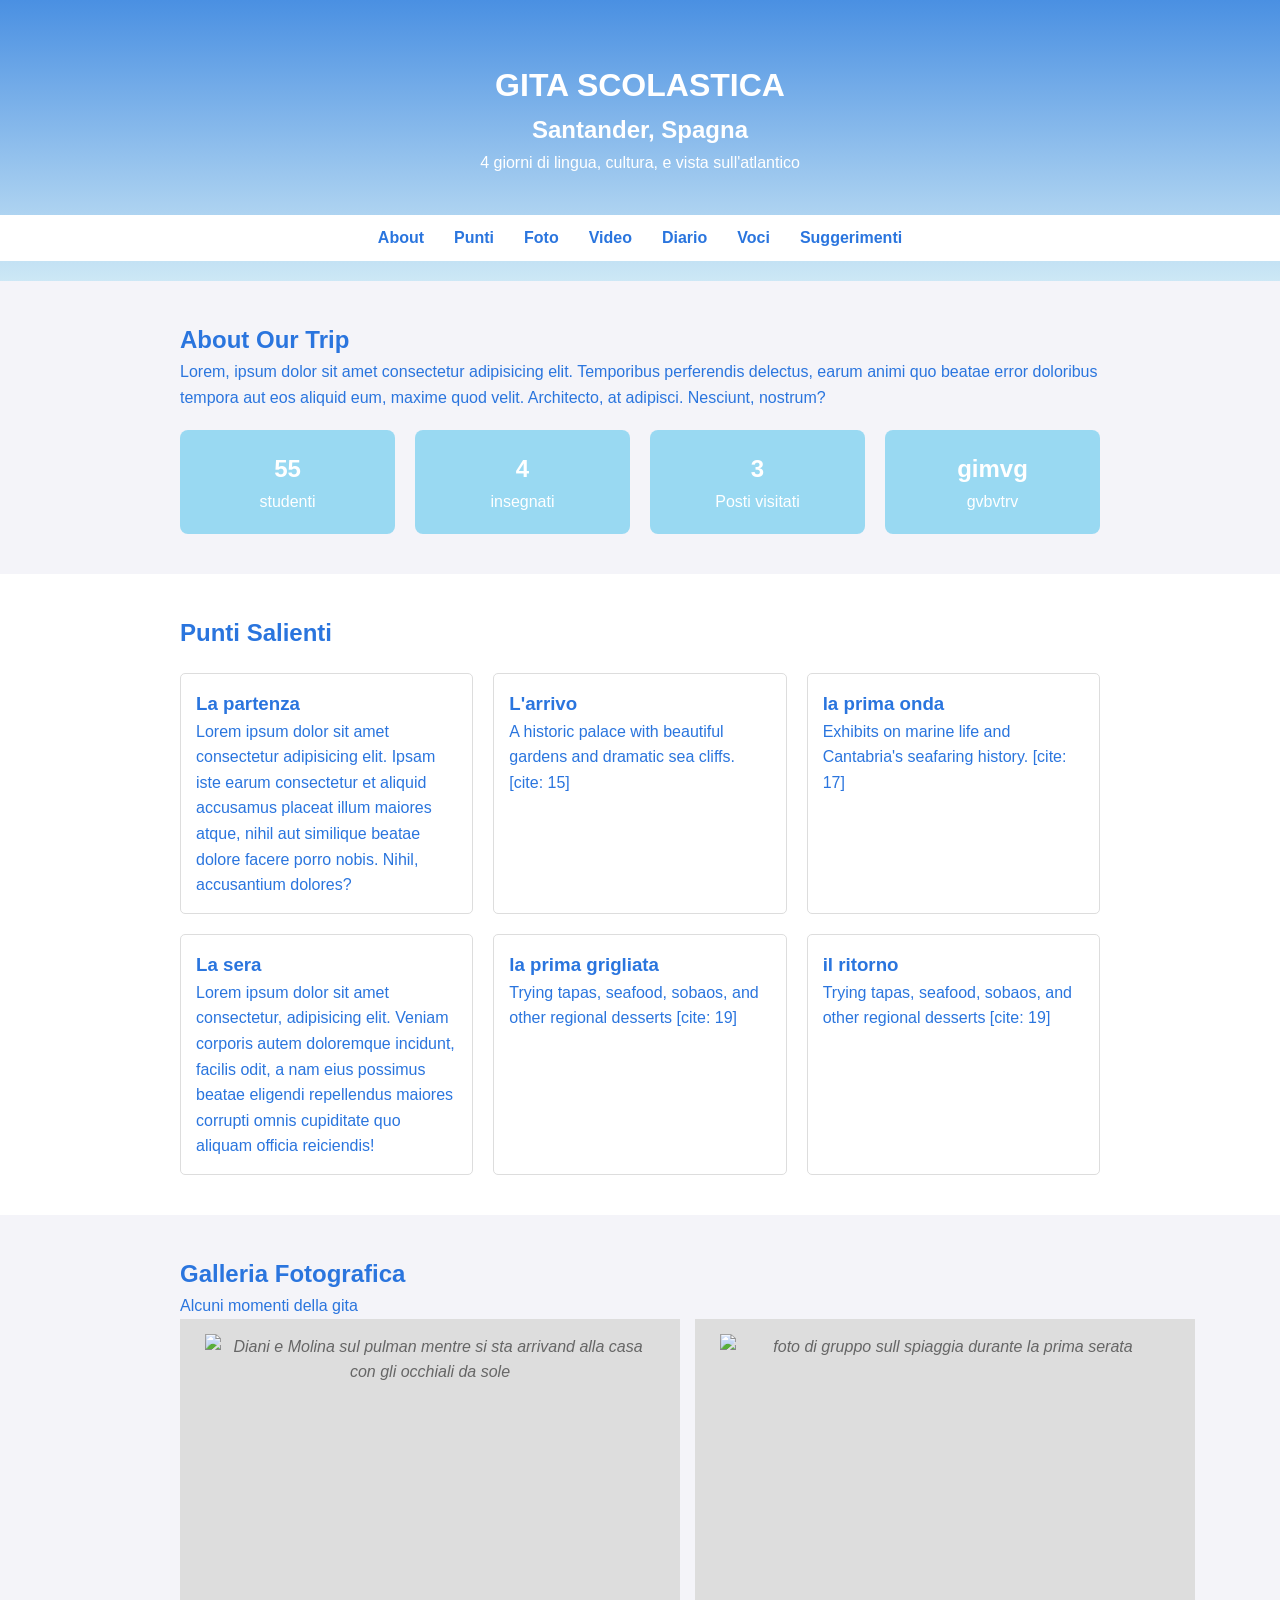
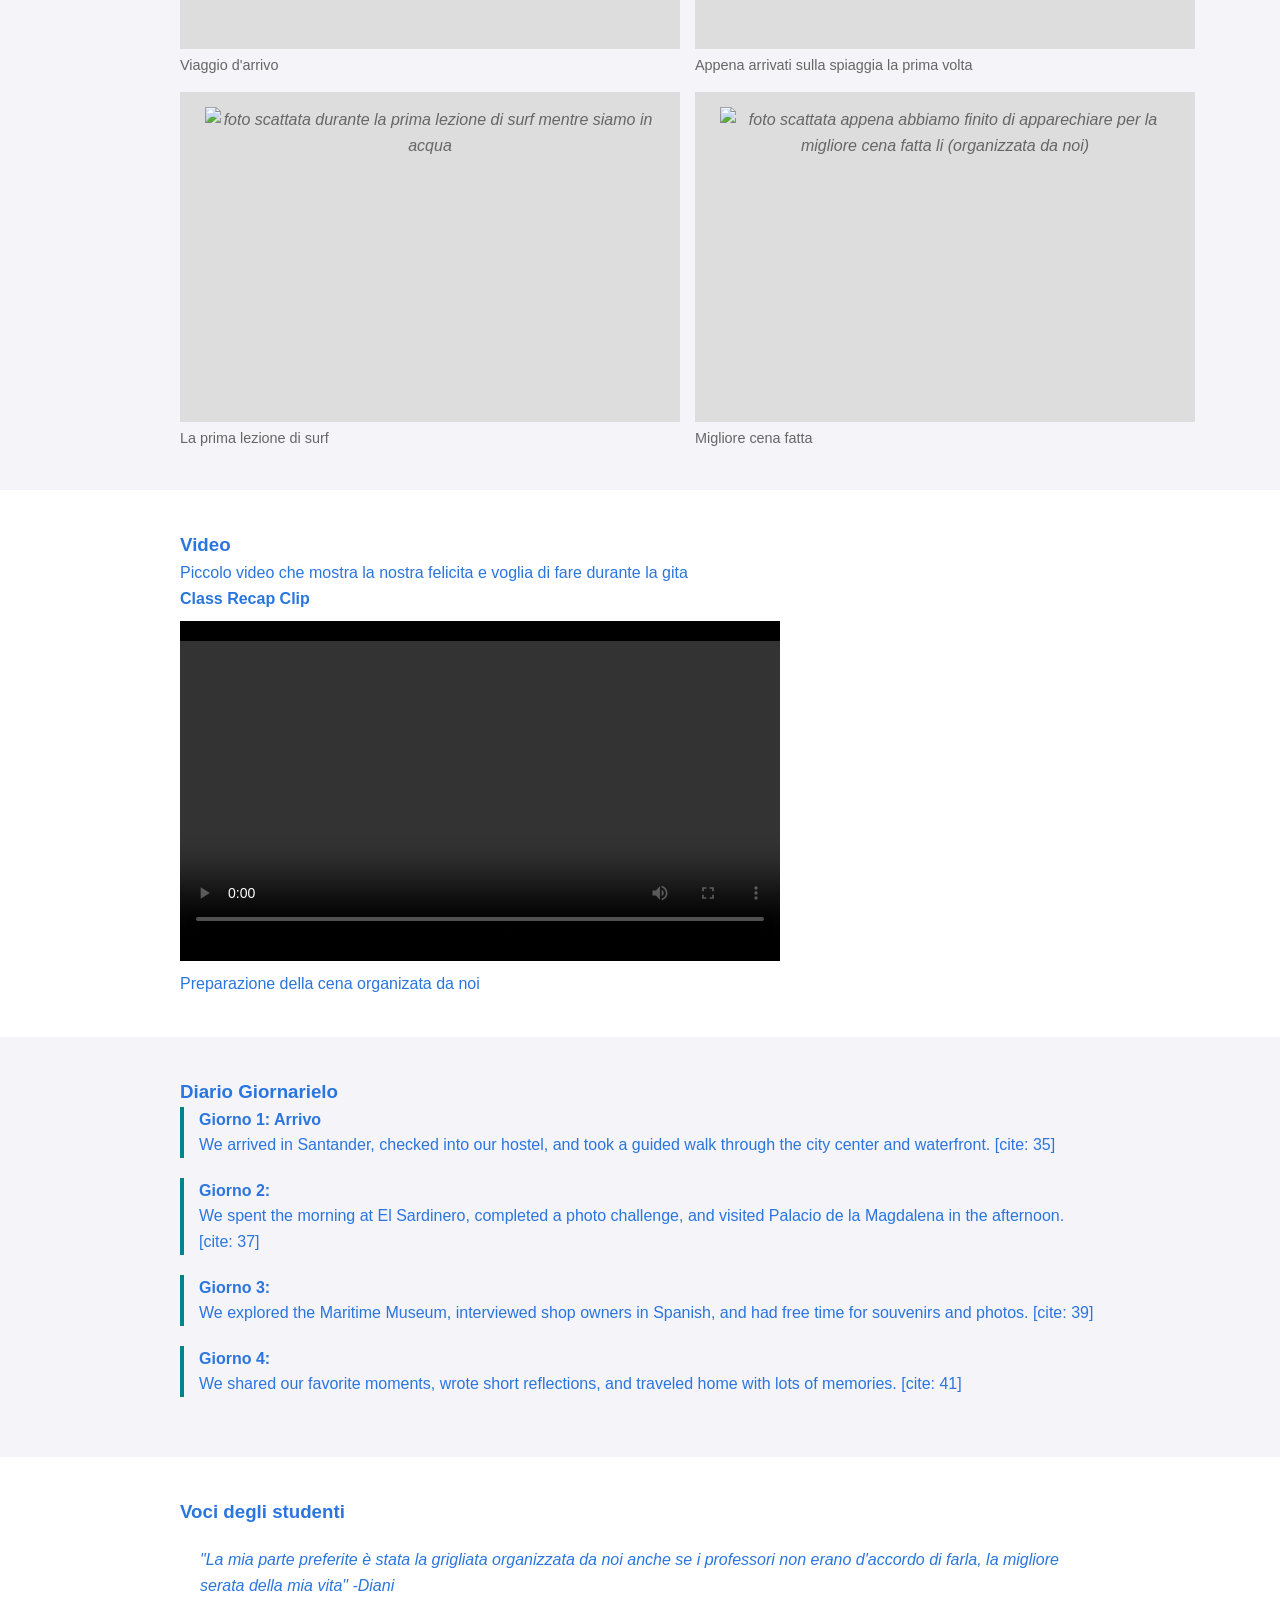
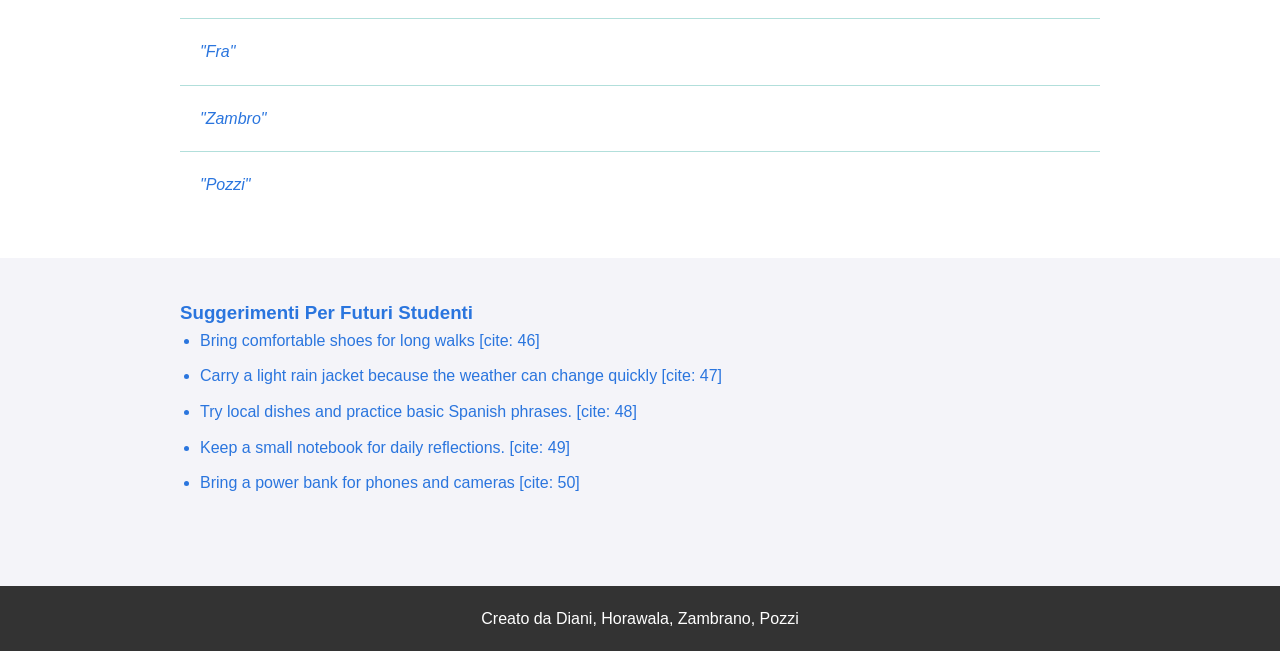
==== commit 492047fe: "beta" ====
--- a/index.html
+++ b/index.html
@@ -1,147 +1,172 @@
 <!DOCTYPE html>
-<html lang="en">
-
+<html lang="it">
 <head>
     <meta charset="UTF-8">
     <meta name="viewport" content="width=device-width, initial-scale=1.0">
-    <title>Santander</title>
-    <link rel="stylesheet" href="style.css" />
+    <title>School Travel Blog - Santander</title>
+    <link rel="stylesheet" href="style.css">
 </head>
-
 <body>
 
     <header>
-        <p>School Travel Blog</p>
-        <h1>Santander, Spain</h1>
-        <p>4 days of language, culture, and Atlantic views</p>
+
+        <div class="inizio">
+            <h1>GITA SCOLASTICA</h1>
+            <h2>Santander, Spagna</h2>
+            <p>4 giorni di lingua, cultura, e vista sull'atlantico </p>
+        </div>
+
+        
+        <nav>
+            <ul>
+                <li><a href="#about">About</a></li>
+                <li><a href="#Punti">Punti</a></li>
+                <li><a href="#Foto">Foto</a></li>
+                <li><a href="#Video">Video</a></li>
+                <li><a href="#Diario">Diario</a></li>
+                <li><a href="#Voci">Voci</a></li>
+                <li><a href="#Suggerimenti">Suggerimenti</a></li>
+            </ul>
+        </nav>
+
     </header>
 
-    <nav>
-        <a href="#about">About</a>
-        <a href="#highlights">Highlights</a>
-        <a href="#photos">Photos</a>
-        <a href="#videos">Videos</a>
-        <a href="#diary">Diary</a>
-        <a href="#tips">Tips</a>
-    </nav>
+    <main>
 
-    <main>
-        <section id="about" class="card">
-            <h2>About our trip</h2> 
-            <p>Our class visited Santander for 4 days. We explore beaches, Somo and Santander's centre.</p>
-            <article>
-                <p>hfhwe</p>
-            </article>
-             <article>
-                <p>aaaaa</p>
-            </article>
-             <article>
-                <p>fe</p>
-            </article>
-             <article>
-                <p>ss</p>
-            </article>
+        
+        <section id="about" class="paragrafo">
+            <h2>About Our Trip </h2>
+            <p>Lorem, ipsum dolor sit amet consectetur adipisicing elit. Temporibus perferendis delectus, earum animi quo beatae error doloribus tempora aut eos aliquid eum, maxime quod velit. Architecto, at adipisci. Nesciunt, nostrum?</p>
+            
+            
+            <div class="stats-grid">
+                <div class="stat-item"><strong>55</strong> studenti </div>
+                <div class="stat-item"><strong>4</strong> insegnati </div>
+                <div class="stat-item"><strong>3</strong> Posti visitati </div>
+                <div class="stat-item"><strong>gimvg</strong> gvbvtrv </div>
+            </div>
         </section>
 
-        <section id="highlights" class="card">
-            <h2>Trip Highlights</h2>
-            <article>
-                <h3>Highlight 1</h3>
-                <p>Jhvbjkdjfygefjhe</p>
-            </article>
-            <article>
-                <h3>Highlight 2</h3>
-                <p>kdfhbedjfhejfhejf</p>
-            </article>
-            <article>
-                <h3>Highlight 3</h3>
-                <p>ksdfjghgkfhbrejkhb</p>
-            </article>
-            <article>
-                <h3>Highlight 4</h3>
-                <p>sjkhdewjfhgeifygeufheg</p>
-            </article>
-        </section>
-          
-        <section id="photos" class="card">
-            <h2>Photos</h2>
-            <p>Foto della gita  </p>
-            <article>
-                <p>hfhwe</p>
-            </article>
-             <article>
-                <p>aaaaa</p>
-            </article>
-             <article>
-                <p>fe</p>
-            </article>
-             <article>
-                <p>ss</p>
-            </article>
+        <section id="Punti" class="bg-light">
+            <div class="paragrafo">
+                <h2>Punti Salienti</h2>
+                <div class="card-grid">
+                    <div class="card">
+                        <h3>La partenza</h3>
+                        <p>Lorem ipsum dolor sit amet consectetur adipisicing elit. Ipsam iste earum consectetur et aliquid accusamus placeat illum maiores atque, nihil aut similique beatae dolore facere porro nobis. Nihil, accusantium dolores?</p>
+                    </div>
+                    <div class="card">
+                        <h3>L'arrivo</h3>
+                        <p>A historic palace with beautiful gardens and dramatic sea cliffs. [cite: 15]</p>
+                    </div>
+                    <div class="card">
+                        <h3>la prima onda</h3>
+                        <p>Exhibits on marine life and Cantabria's seafaring history. [cite: 17]</p>
+                    </div>
+                    <div class="card">
+                        <h3>La sera</h3>
+                        <p>Lorem ipsum dolor sit amet consectetur, adipisicing elit. Veniam corporis autem doloremque incidunt, facilis odit, a nam eius possimus beatae eligendi repellendus maiores corrupti omnis cupiditate quo aliquam officia reiciendis!</p>
+                    </div>
+                        <div class="card">
+                        <h3>la prima grigliata</h3>
+                        <p>Trying tapas, seafood, sobaos, and other regional desserts [cite: 19]</p>
+                    </div>
+                        <div class="card">
+                        <h3>il ritorno</h3>
+                        <p>Trying tapas, seafood, sobaos, and other regional desserts [cite: 19]</p>
+                    </div>
+                    
+                </div>
+            </div>
         </section>
 
-        <section id="videos" class="card">
-            <h2>Videos</h2>
-            <p>Video della gita</p>
-            <article>
-                <p>hfhwe</p>
-            </article>
-             <article>
-                <p>aaaaa</p>
-            </article>
-             <article>
-                <p>fe</p>
-            </article>
-             <article>
-                <p>ss</p>
-            </article>
+        <section id="Foto" class="paragrafo">
+            <h2>Galleria Fotografica</h2>
+            <p>Alcuni momenti della gita</p>
+            <div class="gallery-grid">
+                <figure>
+                    <div class="photo-box">
+                    <img src="immagini/gita1.jpeg" alt="Diani e Molina sul pulman mentre si sta arrivand alla casa con gli occhiali da sole" width="450" height="300"></div>
+                    <figcaption>Viaggio d'arrivo</figcaption>
+                </figure>
+
+                <figure>
+                    <div class="photo-box">
+                    <img src="immagini/gita2.jpeg" alt="foto di gruppo sull spiaggia durante la prima serata" width="450" height="300"></div>
+                    <figcaption>Appena arrivati sulla spiaggia la prima volta</figcaption>
+                </figure>
+                <figure>
+                    <div class="photo-box">
+                    <img src="immagini/gita6.jpeg" alt="foto scattata durante la prima lezione di surf mentre siamo in acqua" width="450" height="300"></div>
+                    <figcaption>La prima lezione di surf</figcaption>
+                </figure>
+                <figure>
+                    <div class="photo-box">
+                    <img src="immagini/gita4.jpeg" alt="foto scattata appena abbiamo finito di apparechiare per la migliore cena fatta li (organizzata da noi)" width="450" height="300"></div>
+                    <figcaption>Migliore cena fatta</figcaption>
+                </figure>
+            </div>
         </section>
 
-        <section id="diary" class="card">
-            <h2>Daily Diary</h2>
-            <article>
-                <h3>Day 1</h3>
-                <p>kdfjbhkfjhrfaaaaaaaaaaaaaaaaaaaaaaaaaaaaaaaaaaaaaaaaaaaaaaaaaaaaa</p>
-            </article>
-            <article>
-                <h3>Day 2</h3>
-                <p>krfhrkguhriguh</p>
-            </article>
-            <article>
-                <h3>Day 3</h3>
-                <p>lulifhrkfjhrkfjr</p>
-            </article>
-            <article>
-                <h3>Day 4</h3>
-                <p>kdufgrkbhrkfjbhrgfk</p>
-            </article>
+        <section id="Video" class="bg-light">
+            <div class="paragrafo">
+                <h3>Video </h3>
+                <p>Piccolo video che mostra la nostra felicita e voglia di fare durante la gita</p>
+                    <p><strong>Class Recap Clip</strong></p>
+                    <div class="video-box">
+                        <video width="600" controls>
+                        <source src="immagini/video1.mp4" type="video/mp4">
+                        </video>
+                    </div>
+                    <p>Preparazione della cena organizata da noi</p>
+            </div>
         </section>
 
-            <section id="Student Voice" class="card">
-            <h2>Student Voice</h2>
-            <ul>
-                <li>Crema solare</li>
-                <li>Idratazione abbondante</li>
-                <li>kjfhkfhbrf</li>
-                <li>kedjfbkrfjbr</li>
-                <li>rfgkjbnrfgkjbrg</li>
+        <section id="Diario" class="paragrafo">
+            <h3>Diario Giornarielo</h3>
+            <div class="diary-entry">
+                <h4>Giorno 1: Arrivo</h4>
+                <p>We arrived in Santander, checked into our hostel, and took a guided walk through the city center and waterfront. [cite: 35]</p>
+            </div>
+            <div class="diary-entry">
+                <h4>Giorno 2: </h4>
+                <p>We spent the morning at El Sardinero, completed a photo challenge, and visited Palacio de la Magdalena in the afternoon. [cite: 37]</p>
+            </div>
+            <div class="diary-entry">
+                <h4>Giorno 3: </h4>
+                <p>We explored the Maritime Museum, interviewed shop owners in Spanish, and had free time for souvenirs and photos. [cite: 39]</p>
+            </div>
+            <div class="diary-entry">
+                <h4>Giorno 4: </h4>
+                <p>We shared our favorite moments, wrote short reflections, and traveled home with lots of memories. [cite: 41]</p>
+            </div>
+        </section>
+
+        <section id="Voci" class="bg-light"> 
+            <div class="paragrafo">
+            <h3>Voci degli studenti</h3>
+            <blockquote class="normale">"La mia parte preferite è stata la grigliata organizzata da noi anche se i professori non erano d'accordo di farla, la migliore serata della mia vita" -Diani</blockquote>
+            <blockquote class="normale">"Fra"</blockquote>
+            <blockquote class="normale">"Zambro"</blockquote>
+            <blockquote class="no-border">"Pozzi"</blockquote>
+            </div>
+        </section>
+
+        <section id="Suggerimenti" class="paragrafo">
+            <h3>Suggerimenti Per Futuri Studenti</h3>
+            <ul class="tips-list">
+                <li>Bring comfortable shoes for long walks [cite: 46]</li>
+                <li>Carry a light rain jacket because the weather can change quickly [cite: 47]</li>
+                <li>Try local dishes and practice basic Spanish phrases. [cite: 48]</li>
+                <li>Keep a small notebook for daily reflections. [cite: 49]</li>
+                <li>Bring a power bank for phones and cameras [cite: 50]</li>
             </ul>
         </section>
     </main>
 
-
-        <section id="tips" class="card">
-            <h2>Tips for future students</h2>
-            <ul>
-                <li>Crema solare</li>
-                <li>Idratazione abbondante</li>
-                <li>kjfhkfhbrf</li>
-                <li>kedjfbkrfjbr</li>
-                <li>rfgkjbnrfgkjbrg</li>
-            </ul>
-        </section>
-    </main>
+    <footer>
+        <p>Creato da Diani, Horawala, Zambrano, Pozzi</p>
+    </footer>
 
 </body>
-
 </html>
--- a/style.css
+++ b/style.css
@@ -1,94 +1,138 @@
-/* Lesson 1 starter CSS file.
-   Add styles here in later lessons. */
+/* Reset e stili base */
+* {
+    margin: 0;
+    padding: 0;
+    box-sizing: border-box;
+}
 
 body {
-   margin: 0;
-   background-color: #dbe4f4;
+    font-family: 'Segoe UI', Tahoma, Geneva, Verdana, sans-serif;
+    line-height: 1.6;
+    color: #333;
+    background-color: #f4f4f9;
 }
 
-header {
-   background-color: #0e7ce2;
-   border-bottom: 10px solid rgb(255, 255, 255);
-   text-align: center;
-   padding: 10px 0;
-   color: white;
+.paragrafo {
+    padding: 40px;
+    max-width: 1000px;
+    margin: auto;
+    color:#2A75DE
+    
 }
 
-header p {
-   margin: 0;
+.bg-light { background-color: #fff; }
+
+/* Header e Navigazione */
+header {
+    background: linear-gradient(rgba(74, 144, 226), rgba(114, 204, 237, 0.3)), url('https://via.placeholder.com/1200x400');
+    color: white;
+    text-align: center;
+    padding: 20px 0;
 }
 
-nav {
-   border-bottom: 2px solid #ffffff;
-   padding: 10px 0;
-   background-color: white;
+.inizio {
+    padding: 40px 20px;
+    background-size: cover;
+    background-position: center;
 }
 
-a {
-   text-decoration: none;
-   background-color: white;
-   
+nav ul {
+    list-style: none;
+    display: flex;
+    justify-content: center;
+    background: white;
+    padding: 10px 0;
 }
 
-#about {
-   font-family: 'Segoe UI', Tahoma, Geneva, Verdana, sans-serif;
-   background-color: white;
+nav ul li { margin: 0 15px; }
+nav ul li a {
+    color: #2A75DE;
+    text-decoration: none;
+    font-weight: bold;
+}
+
+/* Griglia statistiche */
+.stats-grid {
+    display: grid;
+    grid-template-columns: repeat(auto-fit, minmax(200px, 1fr));
+    gap: 20px;
+    margin-top: 20px;
+    text-align: center;
+}
+
+.stat-item {
+    background: rgba(83, 197, 238, 0.563);
+    color: white;
+    padding: 20px;
+    border-radius: 8px;
+}
+
+.stat-item strong { display: block; font-size: 1.5em; }
+
+/* Cards Highlights */
+.card-grid {
+    display: grid;
+    grid-template-columns: repeat(auto-fit, minmax(220px, 1fr));
+    gap: 20px;
+    margin-top: 20px;
 }
 
 .card {
-   color: #0e7ce2;
-   border: 1px solid black;
-   margin: 10px 25px;
-   border-radius: 5%;
-   max-width: 50%;
-   margin: 30px auto;
-   padding: 35px 25px;
-   background-color: white;
-
-   
+    border: 1px solid #ddd;
+    padding: 15px;
+    border-radius: 5px;
+    transition: transform 0.3s;
 }
 
-.card h2 {
-   color: #0e7ce2;
+.card:hover { transform: translateY(-5px); box-shadow: 0 5px 15px rgba(0,0,0,0.1); }
 
+/* Foto */
+.gallery-grid {
+    display: grid;
+    grid-template-columns: repeat(2, 1fr);
+    gap: 15px;
 }
 
-.card h3 {
-
-   color: black;
-}
-.card p{
-
-      color: black;
-
-}
-main {
-   align-content: center;
-   color: black;
+.photo-box {
+   background: #ddd;
+   height: 370spx;
+   width: 500px;
+   display: flex;
+   align-items: center;
+   justify-content: center;
+   text-align: center;
+   padding: 15px;
+   font-style: italic;
+   color: #666;
 }
 
-main article {
-   display: block; 
-   border: 1px solid black;
-   border-radius: 10px;
-   max-width: 100%;
-   margin: 15px 0; 
-   color: black;
-   padding: 10px;
-   background-color: white;
+figcaption { font-size: 0.9em; margin-top: 5px; color: #666; }
+
+/* Video box */
+.video-box {
+    width: 600px;
+    height: 340px;
+    background-color: #000;
+    display: flex;
+    align-items: center;
+    justify-content: center;
+    margin: 10px 0;
 }
 
- #about article{
+/* Diary e Citazioni */
+.diary-entry { margin-bottom: 20px; border-left: 4px solid #00838f; padding-left: 15px; }
+.normale, .no-border{ font-style: italic; padding: 20px;}
+.normale{  border-bottom: 1px solid #b2dfdb;}
 
- display:inline-block; 
-   vertical-align: top;
+/* Suggerimenti */
+.tips-list { padding-left: 20px; }
+.tips-list li { margin-bottom: 10px; }
 
-   border: 1px solid black;
-   border-radius: 10px;
-   max-width: 150%;
-   margin: 15px 0; 
-   color: black;
-   padding: 10px;
-   background-color: white;
-
+/* Footer */
+footer {
+    text-align: center;
+    padding: 20px;
+    background-color: #333;
+    color: white;
+    margin-top: 40px;
 }
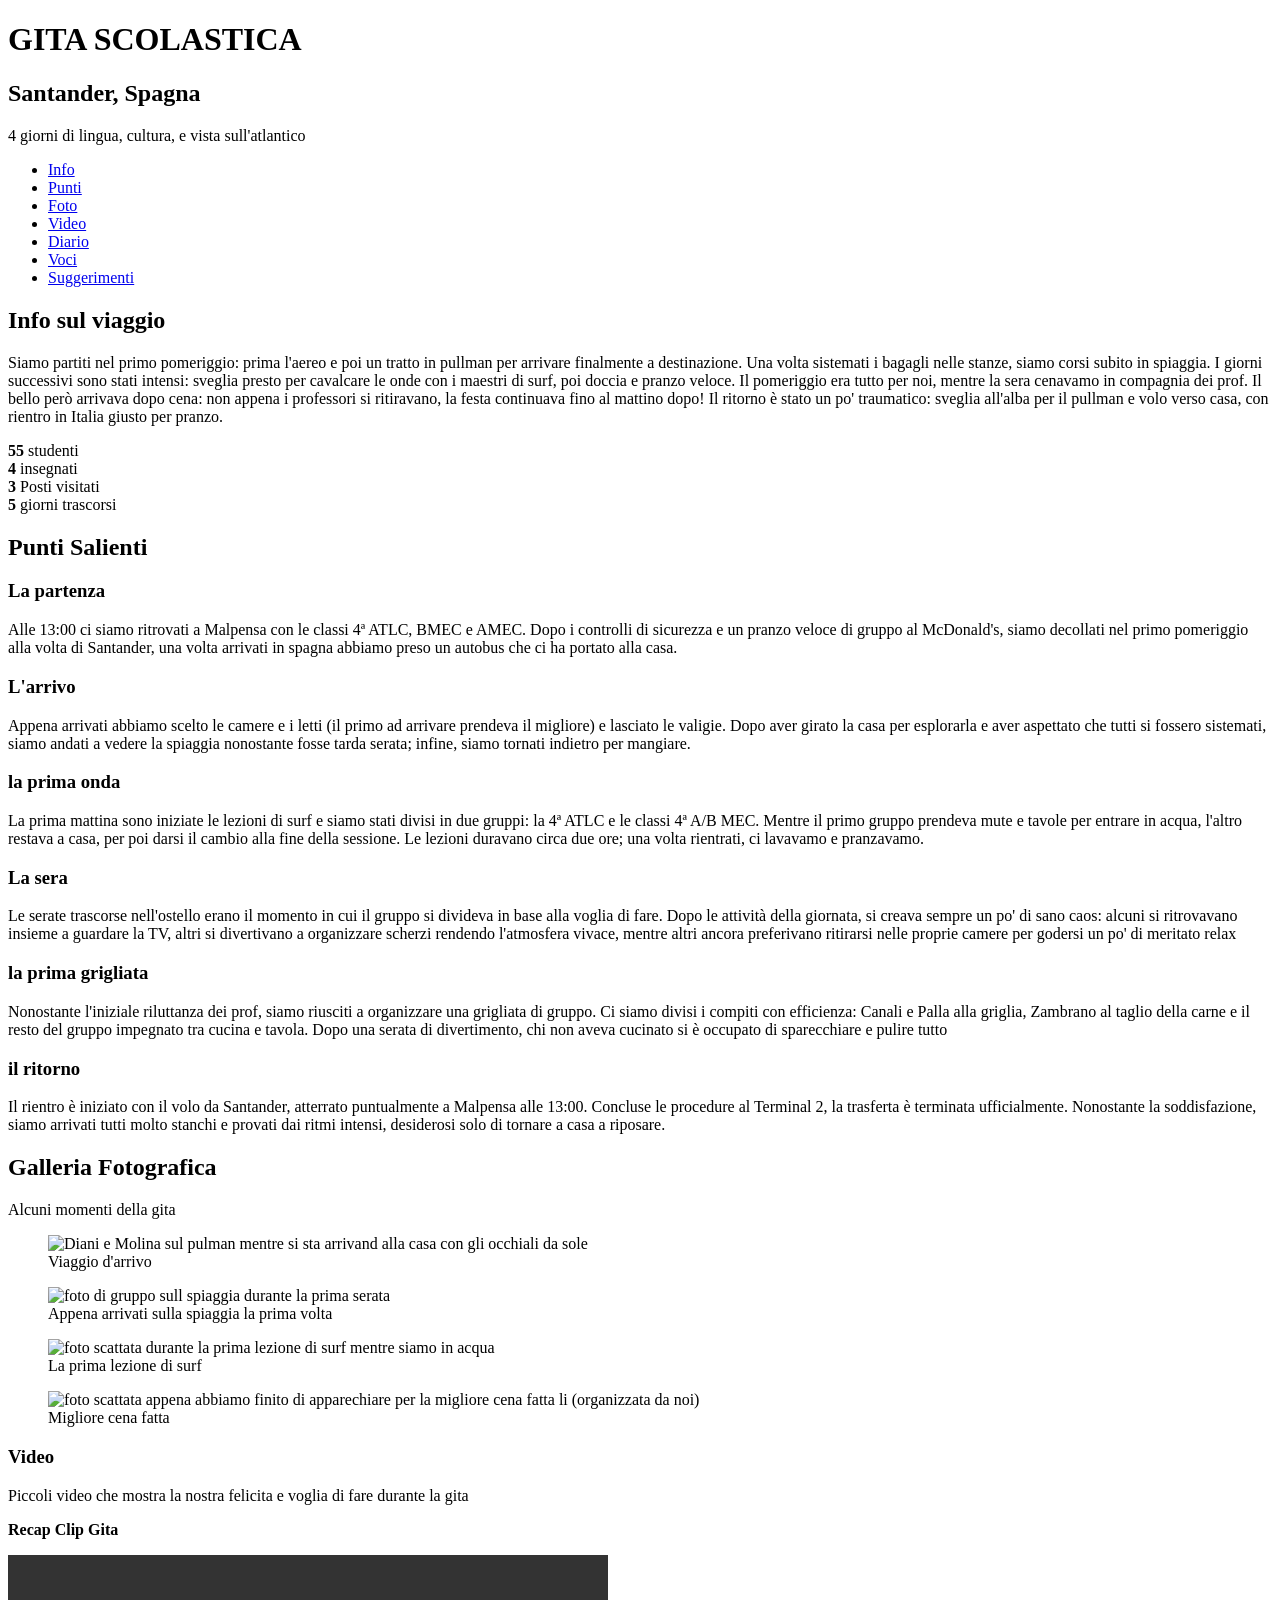
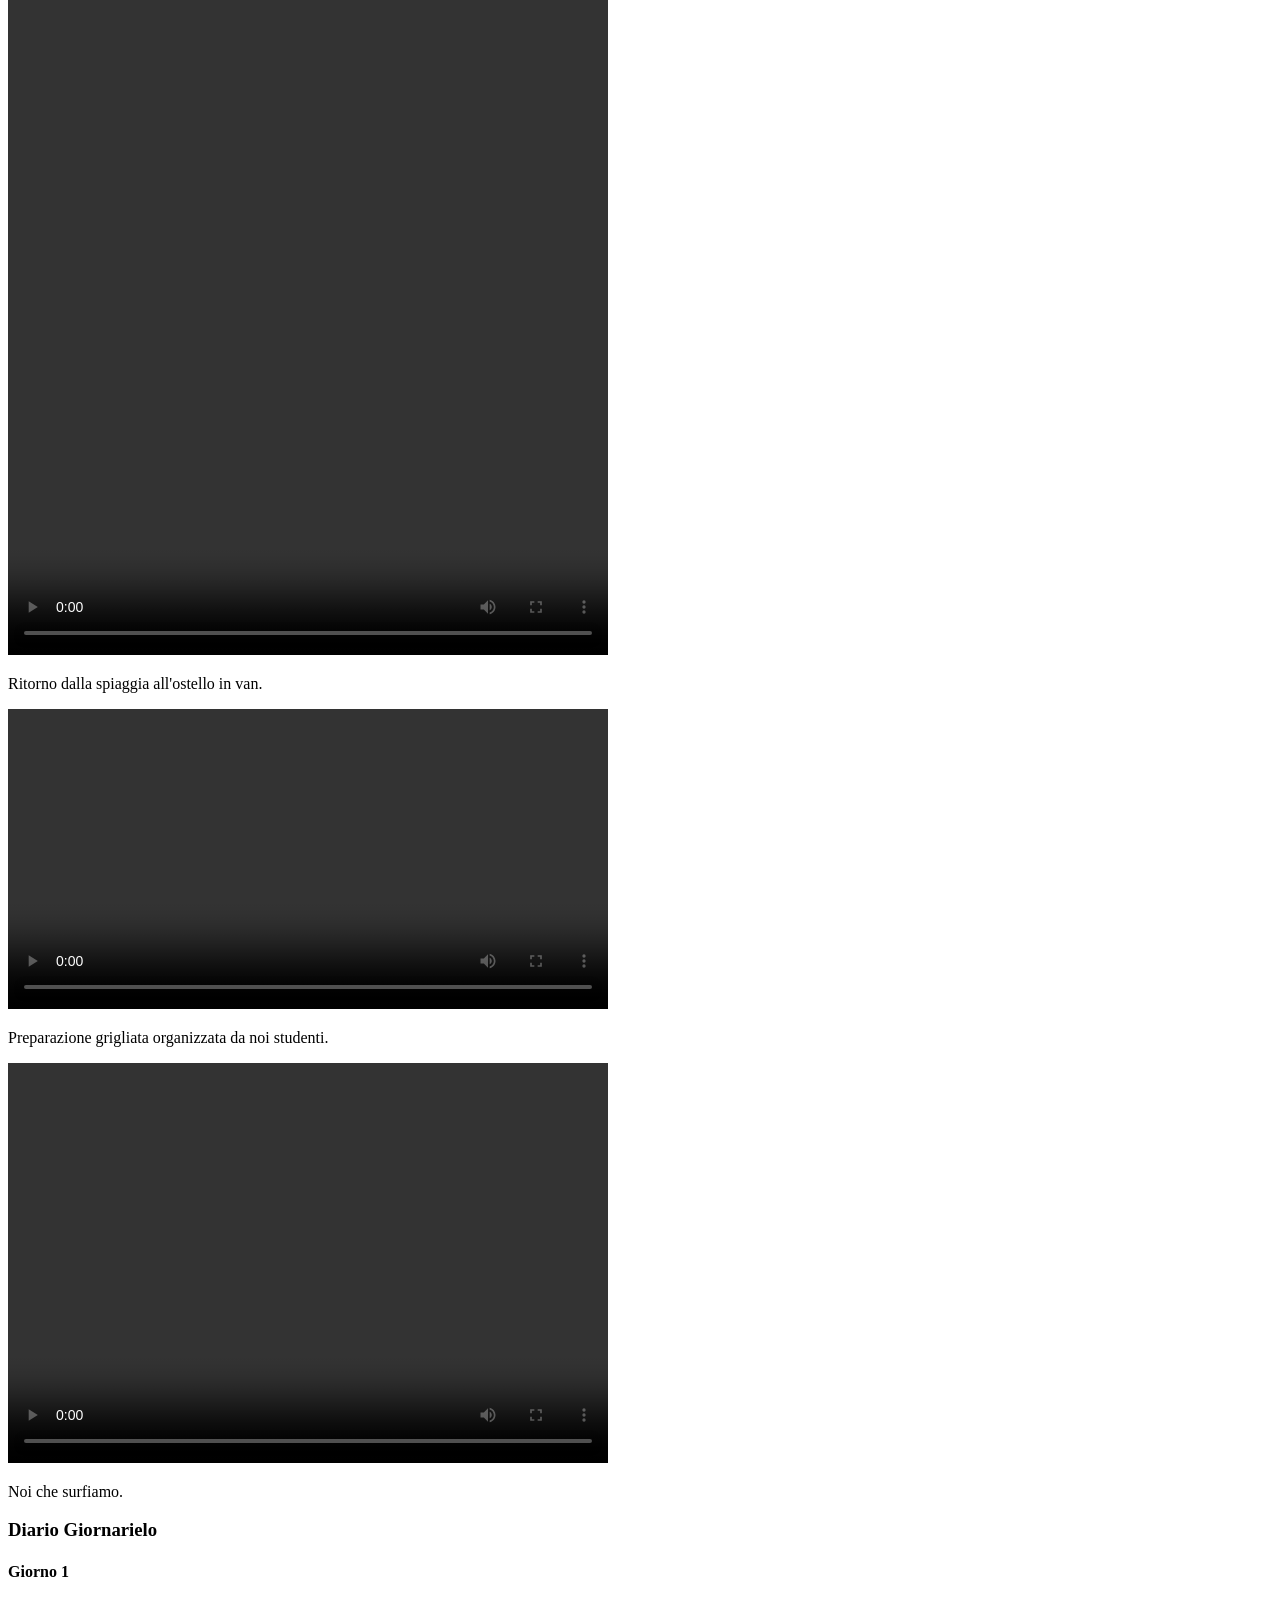
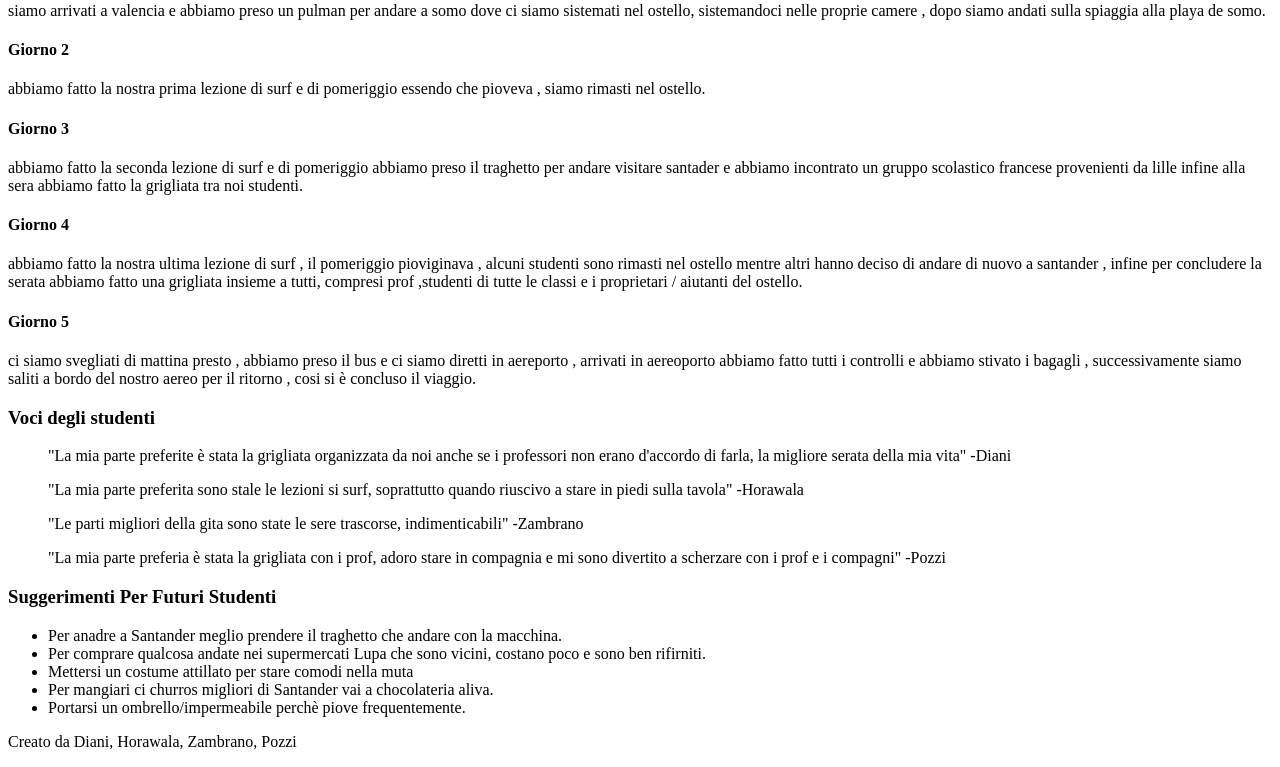
==== commit a0c6f39c: "Update index.html" ====
--- a/index.html
+++ b/index.html
@@ -4,7 +4,7 @@
     <meta charset="UTF-8">
     <meta name="viewport" content="width=device-width, initial-scale=1.0">
     <title>School Travel Blog - Santander</title>
-    <link rel="stylesheet" href="style.css">
+    <link rel="stylesheet" href="style2.css">
 </head>
 <body>
 
@@ -19,7 +19,7 @@
         
         <nav>
             <ul>
-                <li><a href="#about">About</a></li>
+                <li><a href="#Info">Info</a></li>
                 <li><a href="#Punti">Punti</a></li>
                 <li><a href="#Foto">Foto</a></li>
                 <li><a href="#Video">Video</a></li>
@@ -34,16 +34,16 @@
     <main>
 
         
-        <section id="about" class="paragrafo">
-            <h2>About Our Trip </h2>
-            <p>Lorem, ipsum dolor sit amet consectetur adipisicing elit. Temporibus perferendis delectus, earum animi quo beatae error doloribus tempora aut eos aliquid eum, maxime quod velit. Architecto, at adipisci. Nesciunt, nostrum?</p>
+        <section id="Info" class="paragrafo">
+            <h2>Info sul viaggio</h2>
+            <p>Siamo partiti nel primo pomeriggio: prima l'aereo e poi un tratto in pullman per arrivare finalmente a destinazione. Una volta sistemati i bagagli nelle stanze, siamo corsi subito in spiaggia. I giorni successivi sono stati intensi: sveglia presto per cavalcare le onde con i maestri di surf, poi doccia e pranzo veloce. Il pomeriggio era tutto per noi, mentre la sera cenavamo in compagnia dei prof. Il bello però arrivava dopo cena: non appena i professori si ritiravano, la festa continuava fino al mattino dopo! Il ritorno è stato un po' traumatico: sveglia all'alba per il pullman e volo verso casa, con rientro in Italia giusto per pranzo.</p>
             
             
             <div class="stats-grid">
                 <div class="stat-item"><strong>55</strong> studenti </div>
                 <div class="stat-item"><strong>4</strong> insegnati </div>
                 <div class="stat-item"><strong>3</strong> Posti visitati </div>
-                <div class="stat-item"><strong>gimvg</strong> gvbvtrv </div>
+                <div class="stat-item"><strong>5</strong> giorni trascorsi </div>
             </div>
         </section>
 
@@ -53,27 +53,27 @@
                 <div class="card-grid">
                     <div class="card">
                         <h3>La partenza</h3>
-                        <p>Lorem ipsum dolor sit amet consectetur adipisicing elit. Ipsam iste earum consectetur et aliquid accusamus placeat illum maiores atque, nihil aut similique beatae dolore facere porro nobis. Nihil, accusantium dolores?</p>
+                        <p>Alle 13:00 ci siamo ritrovati a Malpensa con le classi 4ª ATLC, BMEC e AMEC. Dopo i controlli di sicurezza e un pranzo veloce di gruppo al McDonald's, siamo decollati nel primo pomeriggio alla volta di Santander, una volta arrivati in spagna abbiamo preso un autobus che ci ha portato alla casa.</p>
                     </div>
                     <div class="card">
                         <h3>L'arrivo</h3>
-                        <p>A historic palace with beautiful gardens and dramatic sea cliffs. [cite: 15]</p>
+                        <p>Appena arrivati abbiamo scelto le camere e i letti (il primo ad arrivare prendeva il migliore) e lasciato le valigie. Dopo aver girato la casa per esplorarla e aver aspettato che tutti si fossero sistemati, siamo andati a vedere la spiaggia nonostante fosse tarda serata; infine, siamo tornati indietro per mangiare.</p>
                     </div>
                     <div class="card">
                         <h3>la prima onda</h3>
-                        <p>Exhibits on marine life and Cantabria's seafaring history. [cite: 17]</p>
+                        <p>La prima mattina sono iniziate le lezioni di surf e siamo stati divisi in due gruppi: la 4ª ATLC e le classi 4ª A/B MEC. Mentre il primo gruppo prendeva mute e tavole per entrare in acqua, l'altro restava a casa, per poi darsi il cambio alla fine della sessione. Le lezioni duravano circa due ore; una volta rientrati, ci lavavamo e pranzavamo.</p>
                     </div>
                     <div class="card">
                         <h3>La sera</h3>
-                        <p>Lorem ipsum dolor sit amet consectetur, adipisicing elit. Veniam corporis autem doloremque incidunt, facilis odit, a nam eius possimus beatae eligendi repellendus maiores corrupti omnis cupiditate quo aliquam officia reiciendis!</p>
+                        <p>Le serate trascorse nell'ostello erano il momento in cui il gruppo si divideva in base alla voglia di fare. Dopo le attività della giornata, si creava sempre un po' di sano caos: alcuni si ritrovavano insieme a guardare la TV, altri si divertivano a organizzare scherzi rendendo l'atmosfera vivace, mentre altri ancora preferivano ritirarsi nelle proprie camere per godersi un po' di meritato relax</p>
                     </div>
                         <div class="card">
                         <h3>la prima grigliata</h3>
-                        <p>Trying tapas, seafood, sobaos, and other regional desserts [cite: 19]</p>
+                        <p>Nonostante l'iniziale riluttanza dei prof, siamo riusciti a organizzare una grigliata di gruppo. Ci siamo divisi i compiti con efficienza: Canali e Palla alla griglia, Zambrano al taglio della carne e il resto del gruppo impegnato tra cucina e tavola. Dopo una serata di divertimento, chi non aveva cucinato si è occupato di sparecchiare e pulire tutto</p>
                     </div>
                         <div class="card">
                         <h3>il ritorno</h3>
-                        <p>Trying tapas, seafood, sobaos, and other regional desserts [cite: 19]</p>
+                        <p>Il rientro è iniziato con il volo da Santander, atterrato puntualmente a Malpensa alle 13:00. Concluse le procedure al Terminal 2, la trasferta è terminata ufficialmente. Nonostante la soddisfazione, siamo arrivati tutti molto stanchi e provati dai ritmi intensi, desiderosi solo di tornare a casa a riposare.</p>
                     </div>
                     
                 </div>
@@ -111,34 +111,50 @@
         <section id="Video" class="bg-light">
             <div class="paragrafo">
                 <h3>Video </h3>
-                <p>Piccolo video che mostra la nostra felicita e voglia di fare durante la gita</p>
-                    <p><strong>Class Recap Clip</strong></p>
+                <p>Piccoli video che mostra la nostra felicita e voglia di fare durante la gita</p>
+                    <p><strong>Recap Clip Gita</strong></p>
+                    <div>
+                        <video width="600" height="700"controls>
+                        <source src="immagini/video2.mp4" type="video/mp4">
+                        </video>
+                    </div>
+                    <p>Ritorno dalla spiaggia all'ostello in van.</p>
                     <div class="video-box">
                         <video width="600" controls>
                         <source src="immagini/video1.mp4" type="video/mp4">
                         </video>
                     </div>
-                    <p>Preparazione della cena organizata da noi</p>
+                    <p>Preparazione grigliata organizzata da noi studenti.</p>
+                     <div>
+                        <video width="600" height="400"controls>
+                        <source src="immagini/video3.mp4" type="video/mp4">
+                        </video>
+                    </div>
+                    <p>Noi che surfiamo.</p>
             </div>
         </section>
 
         <section id="Diario" class="paragrafo">
             <h3>Diario Giornarielo</h3>
             <div class="diary-entry">
-                <h4>Giorno 1: Arrivo</h4>
-                <p>We arrived in Santander, checked into our hostel, and took a guided walk through the city center and waterfront. [cite: 35]</p>
+                <h4>Giorno 1</h4>
+                <p>siamo arrivati a valencia e abbiamo preso un pulman per andare a somo dove ci siamo sistemati nel ostello, sistemandoci  nelle proprie camere , dopo siamo andati sulla spiaggia alla playa de somo.</p>
             </div>
             <div class="diary-entry">
-                <h4>Giorno 2: </h4>
-                <p>We spent the morning at El Sardinero, completed a photo challenge, and visited Palacio de la Magdalena in the afternoon. [cite: 37]</p>
+                <h4>Giorno 2</h4>
+                <p>abbiamo fatto la nostra prima lezione di surf e di pomeriggio essendo che pioveva , siamo rimasti nel ostello.</p>
             </div>
             <div class="diary-entry">
-                <h4>Giorno 3: </h4>
-                <p>We explored the Maritime Museum, interviewed shop owners in Spanish, and had free time for souvenirs and photos. [cite: 39]</p>
+                <h4>Giorno 3</h4>
+                <p>abbiamo fatto la seconda lezione di surf  e di pomeriggio abbiamo preso il traghetto per andare visitare santader e abbiamo incontrato un gruppo scolastico francese provenienti da lille infine alla sera abbiamo fatto la grigliata tra noi studenti.</p>
             </div>
             <div class="diary-entry">
-                <h4>Giorno 4: </h4>
-                <p>We shared our favorite moments, wrote short reflections, and traveled home with lots of memories. [cite: 41]</p>
+                <h4>Giorno 4</h4>
+                <p>abbiamo fatto la nostra ultima lezione di surf , il pomeriggio pioviginava , alcuni studenti sono rimasti nel ostello mentre altri hanno deciso di andare  di nuovo a santander , infine per concludere la serata abbiamo fatto una grigliata insieme a tutti, compresi prof ,studenti di tutte le classi e i proprietari / aiutanti del ostello. </p>
+            </div>
+             <div class="diary-entry">
+                <h4>Giorno 5</h4>
+                <p> ci siamo svegliati  di mattina presto , abbiamo preso il bus e ci siamo diretti in aereporto , arrivati  in aereoporto abbiamo fatto tutti i controlli e abbiamo stivato i bagagli , successivamente siamo saliti a bordo del nostro aereo per il ritorno , cosi si è concluso il viaggio.</p>
             </div>
         </section>
 
@@ -146,20 +162,20 @@
             <div class="paragrafo">
             <h3>Voci degli studenti</h3>
             <blockquote class="normale">"La mia parte preferite è stata la grigliata organizzata da noi anche se i professori non erano d'accordo di farla, la migliore serata della mia vita" -Diani</blockquote>
-            <blockquote class="normale">"Fra"</blockquote>
-            <blockquote class="normale">"Zambro"</blockquote>
-            <blockquote class="no-border">"Pozzi"</blockquote>
+            <blockquote class="normale">"La mia parte preferita sono stale le lezioni si surf, soprattutto quando riuscivo a stare in piedi sulla tavola"      -Horawala</blockquote>
+            <blockquote class="normale">"Le parti migliori della gita sono state le sere trascorse, indimenticabili"      -Zambrano</blockquote>
+            <blockquote class="no-border">"La mia parte preferia è stata la grigliata con i prof, adoro stare in compagnia e mi sono divertito a scherzare con i prof e i compagni"   -Pozzi</blockquote>
             </div>
         </section>
 
         <section id="Suggerimenti" class="paragrafo">
             <h3>Suggerimenti Per Futuri Studenti</h3>
             <ul class="tips-list">
-                <li>Bring comfortable shoes for long walks [cite: 46]</li>
-                <li>Carry a light rain jacket because the weather can change quickly [cite: 47]</li>
-                <li>Try local dishes and practice basic Spanish phrases. [cite: 48]</li>
-                <li>Keep a small notebook for daily reflections. [cite: 49]</li>
-                <li>Bring a power bank for phones and cameras [cite: 50]</li>
+                <li>Per anadre a Santander meglio prendere il traghetto che andare con la macchina.</li>
+                <li>Per comprare qualcosa andate nei supermercati Lupa che sono vicini, costano poco e sono ben rifirniti.</li>
+                <li>Mettersi un costume attillato per stare comodi nella muta</li>
+                <li>Per mangiari ci churros migliori di Santander vai a chocolateria aliva.</li>
+                <li>Portarsi un ombrello/impermeabile perchè piove frequentemente.</li>
             </ul>
         </section>
     </main>
@@ -169,4 +185,5 @@
     </footer>
 
 </body>
-</html>+</html>
+</html>
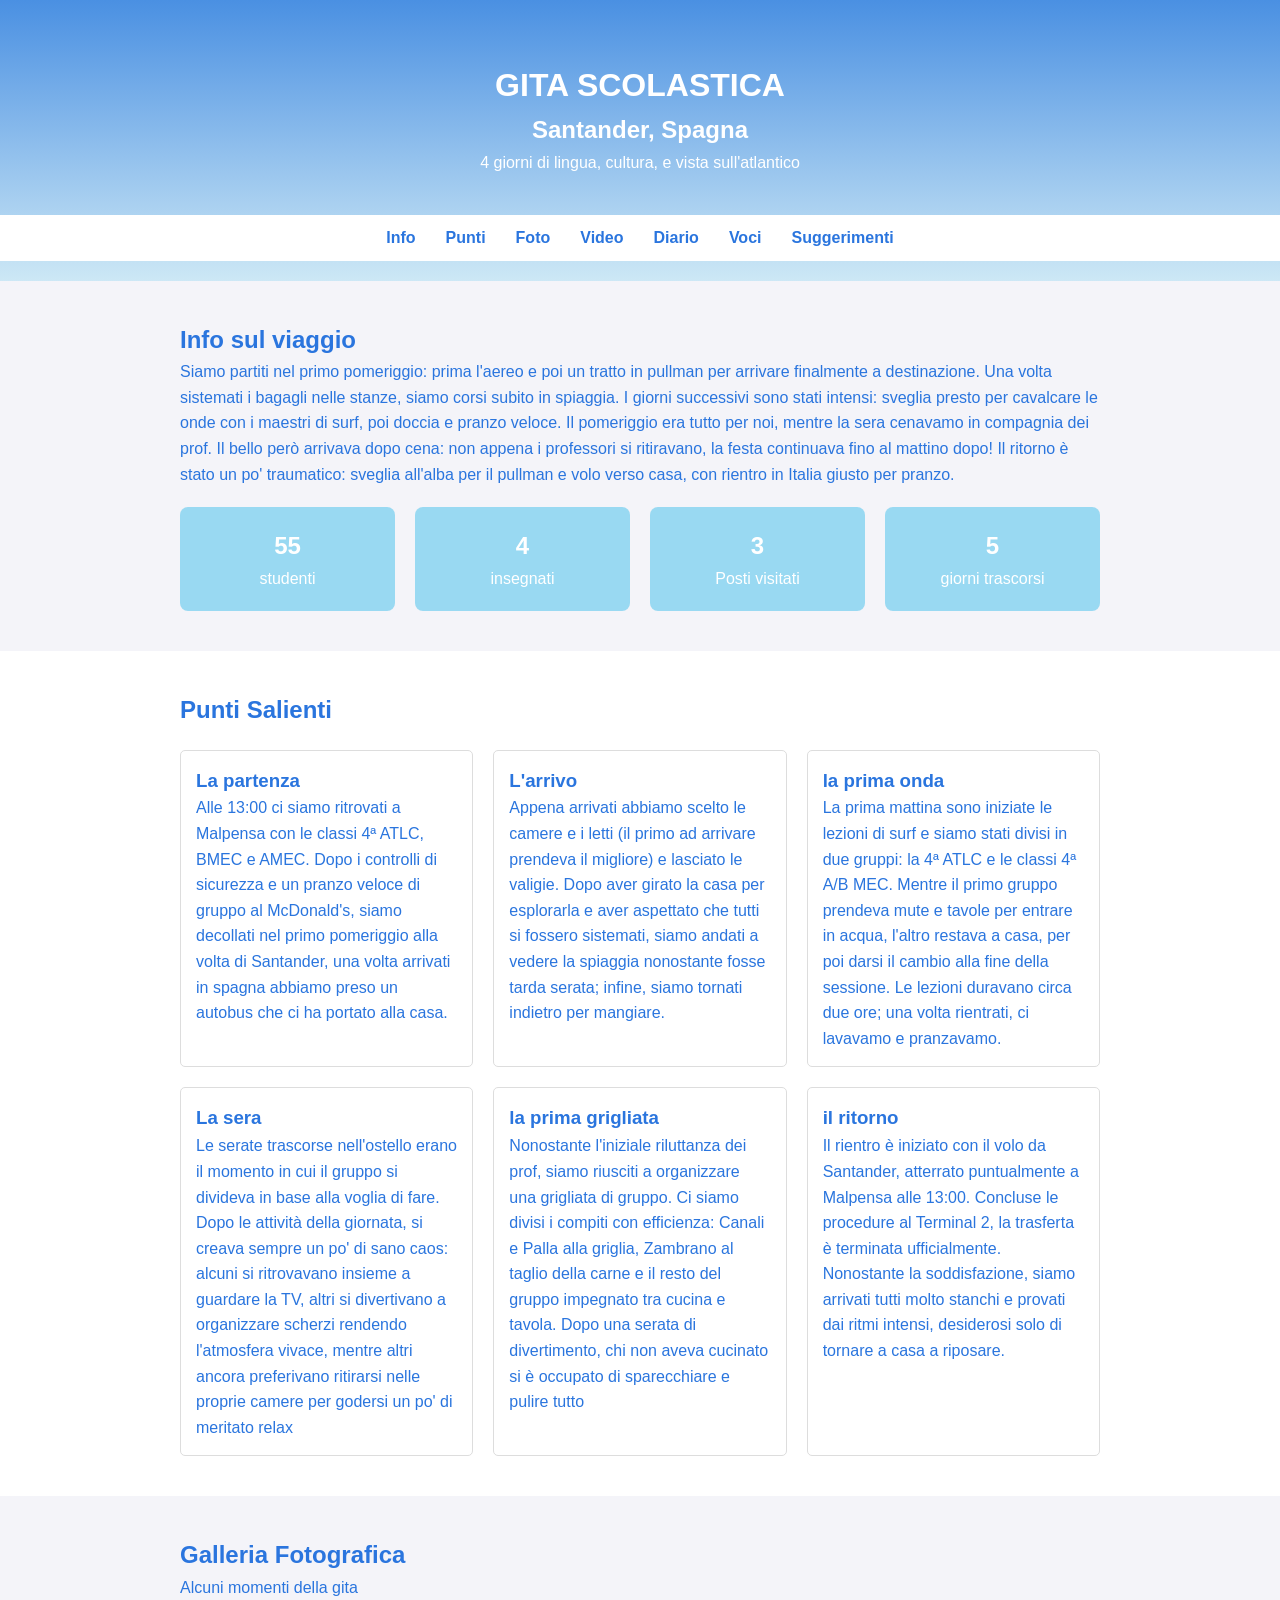
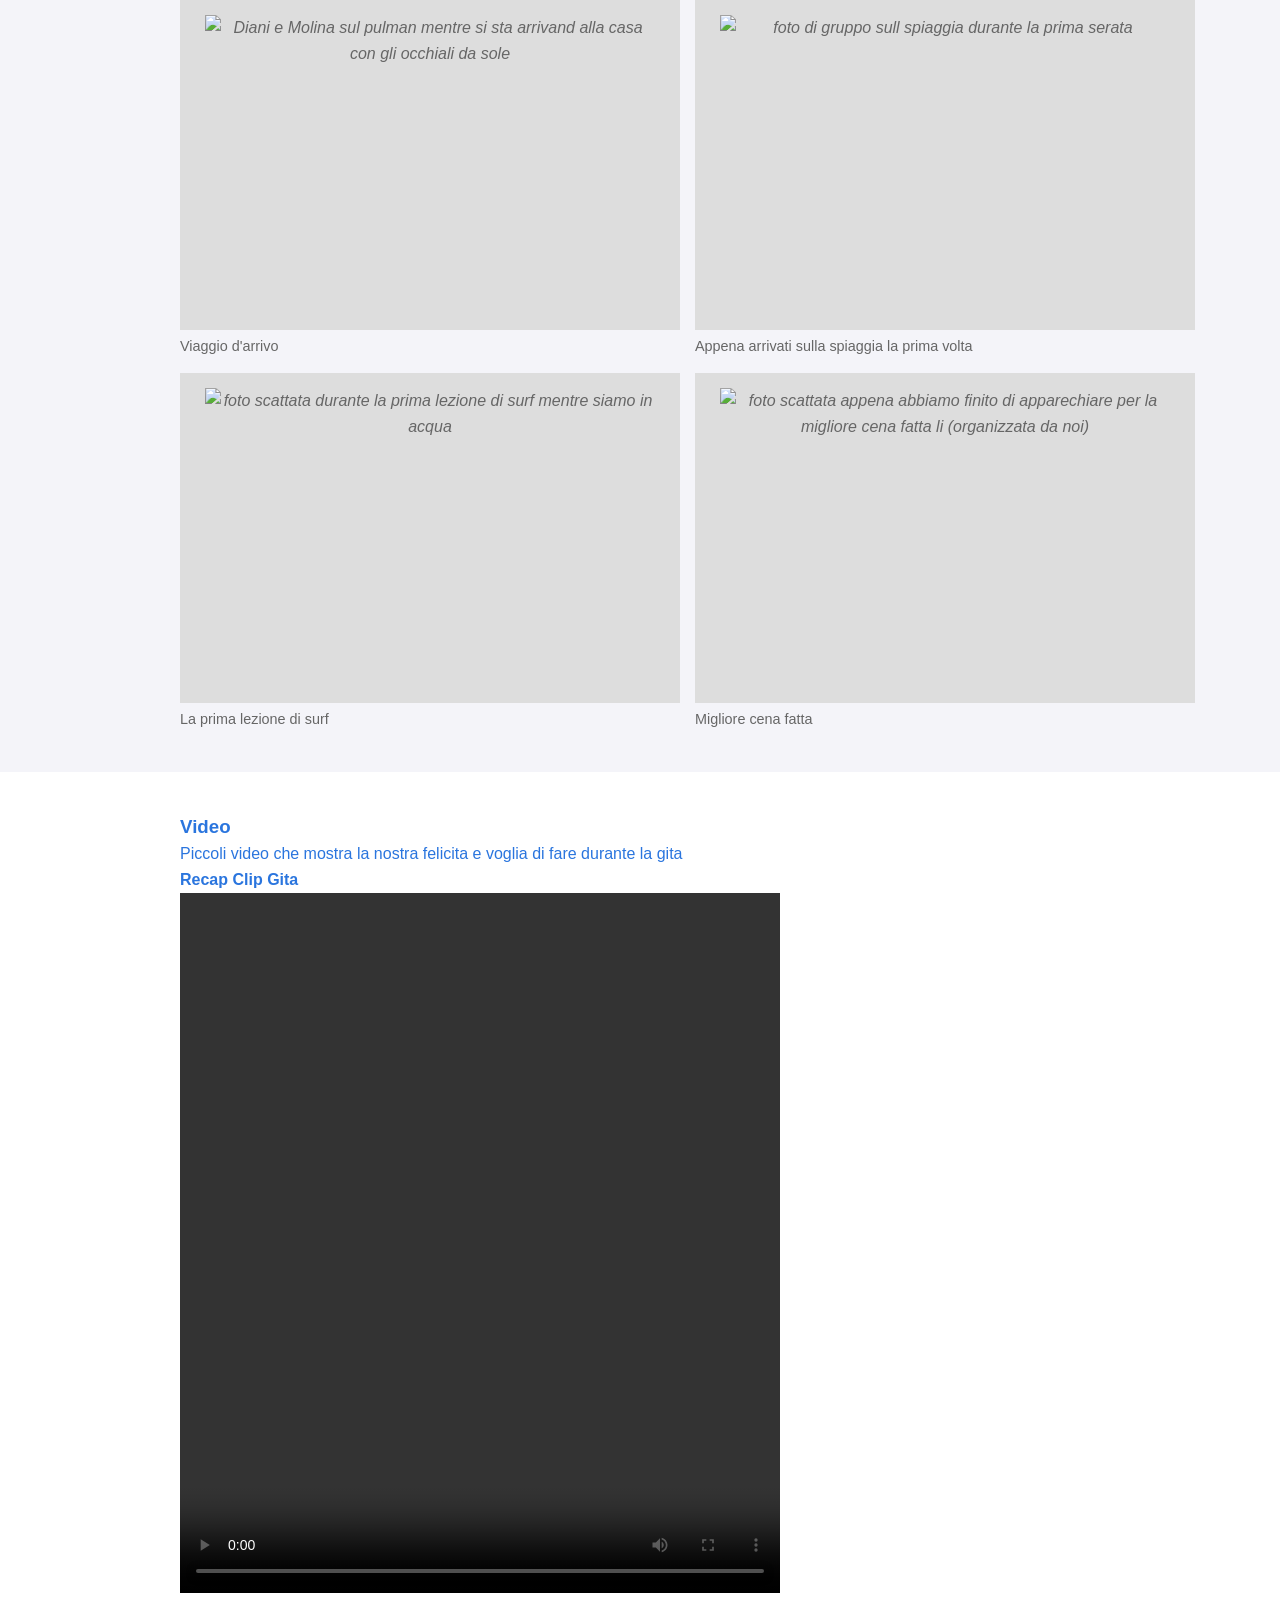
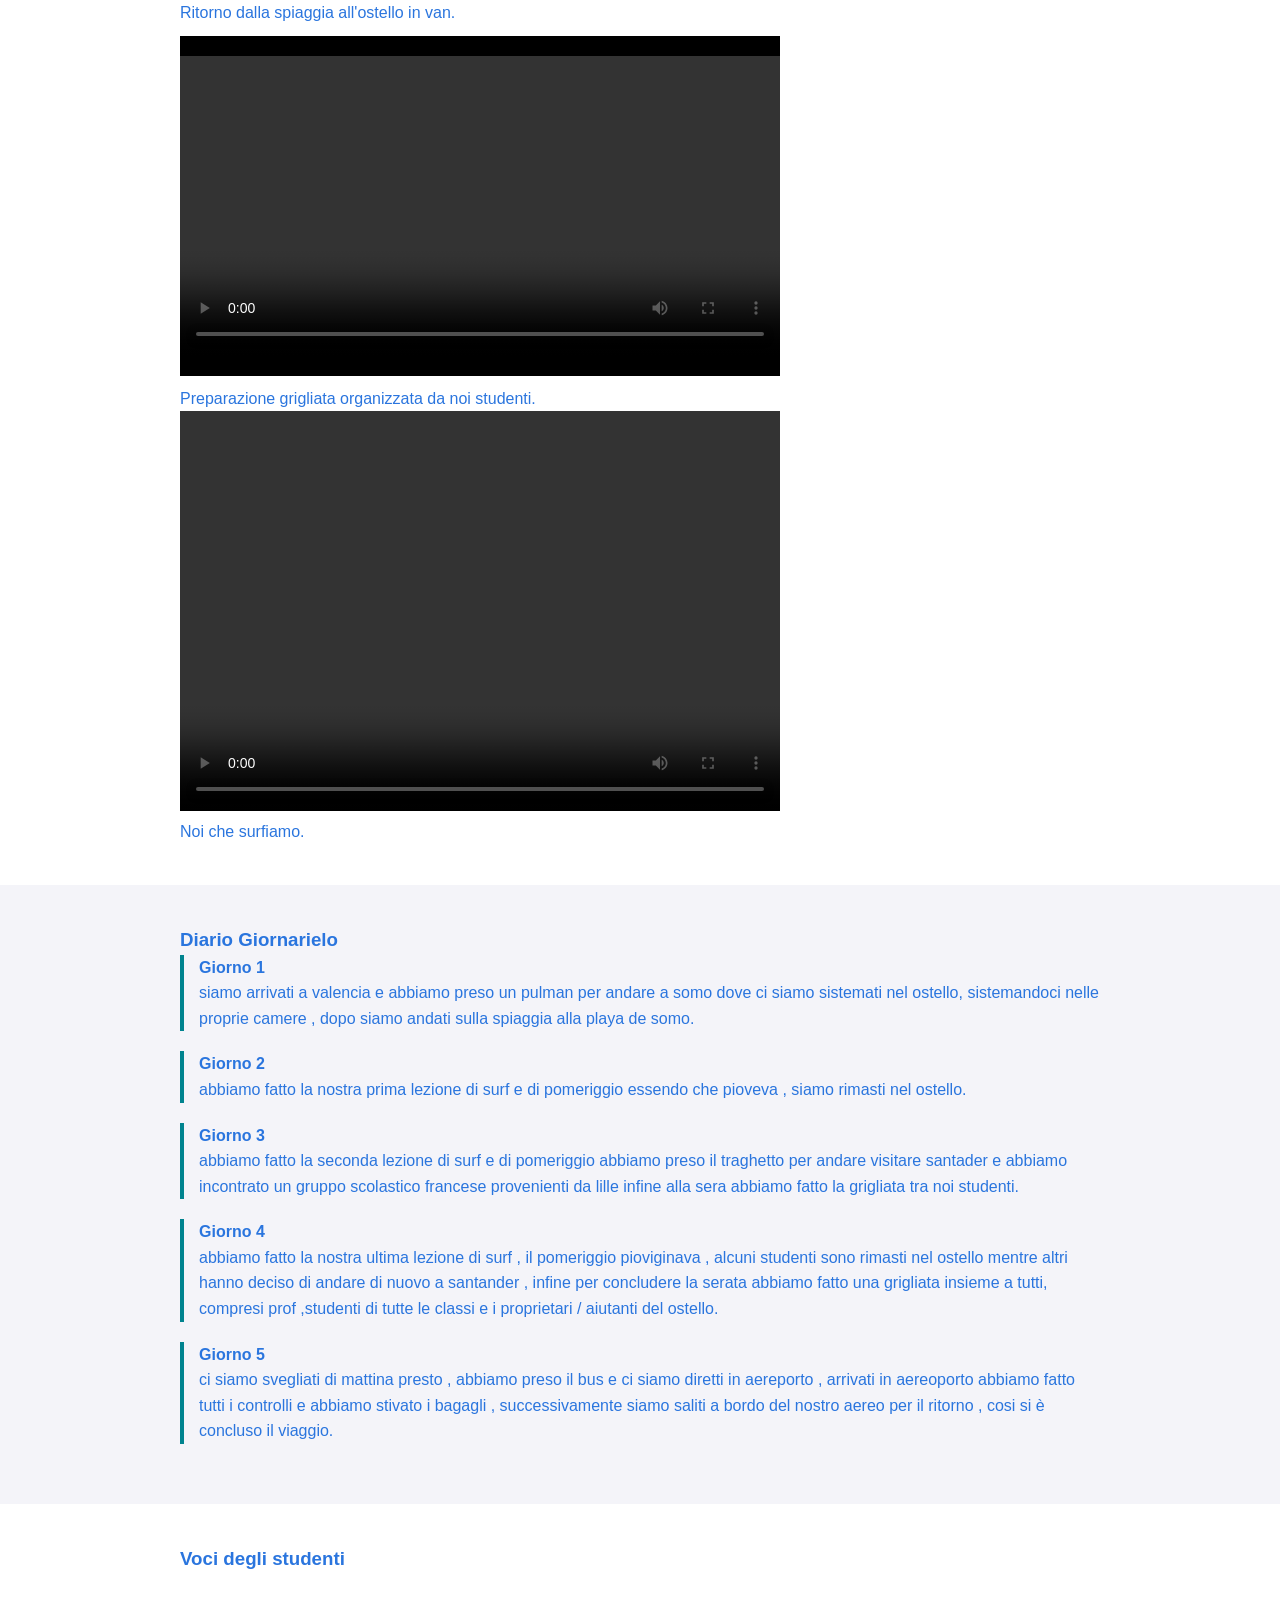
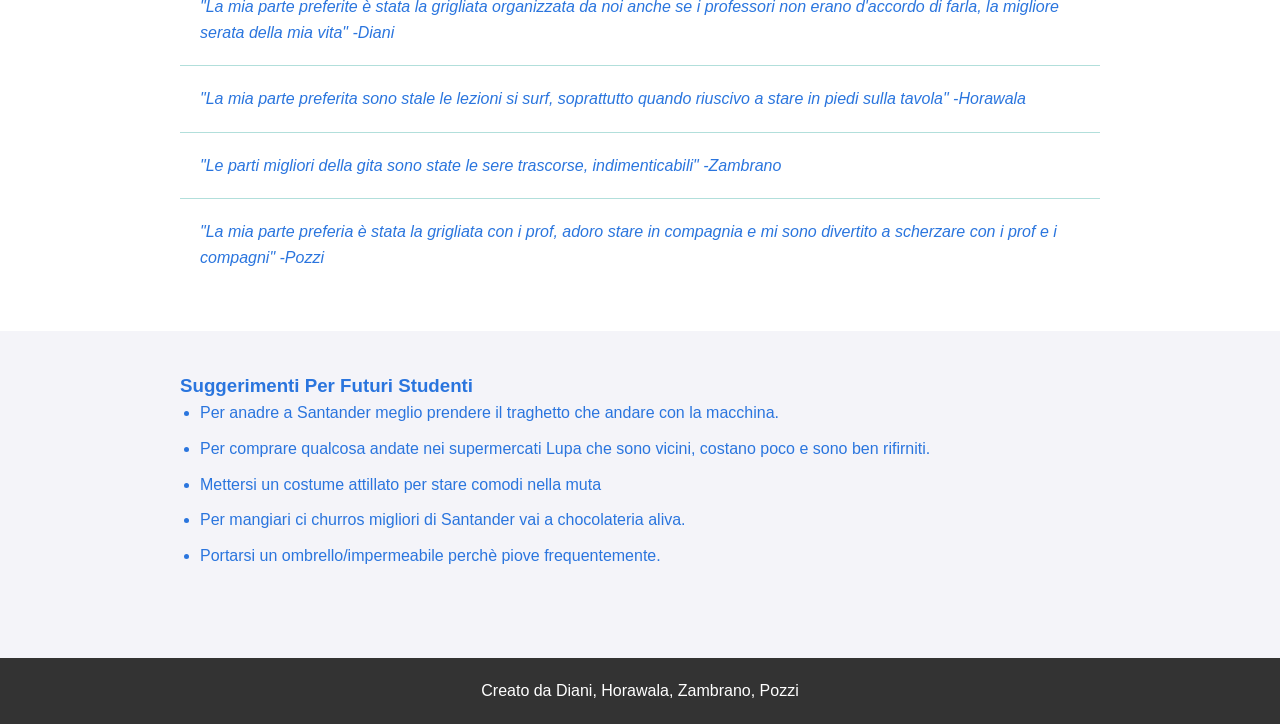
==== commit a554edf5: "Update index.html" ====
--- a/index.html
+++ b/index.html
@@ -4,7 +4,7 @@
     <meta charset="UTF-8">
     <meta name="viewport" content="width=device-width, initial-scale=1.0">
     <title>School Travel Blog - Santander</title>
-    <link rel="stylesheet" href="style2.css">
+    <link rel="stylesheet" href="style.css">
 </head>
 <body>
 
--- a/style.css
+++ b/style.css
@@ -0,0 +1,138 @@
+/* Reset e stili base */
+* {
+    margin: 0;
+    padding: 0;
+    box-sizing: border-box;
+}
+
+body {
+    font-family: 'Segoe UI', Tahoma, Geneva, Verdana, sans-serif;
+    line-height: 1.6;
+    color: #333;
+    background-color: #f4f4f9;
+}
+
+.paragrafo {
+    padding: 40px;
+    max-width: 1000px;
+    margin: auto;
+    color:#2A75DE
+    
+}
+
+.bg-light { background-color: #fff; }
+
+/* Header e Navigazione */
+header {
+    background: linear-gradient(rgba(74, 144, 226), rgba(114, 204, 237, 0.3)), url('https://via.placeholder.com/1200x400');
+    color: white;
+    text-align: center;
+    padding: 20px 0;
+}
+
+.inizio {
+    padding: 40px 20px;
+    background-size: cover;
+    background-position: center;
+}
+
+nav ul {
+    list-style: none;
+    display: flex;
+    justify-content: center;
+    background: white;
+    padding: 10px 0;
+}
+
+nav ul li { margin: 0 15px; }
+nav ul li a {
+    color: #2A75DE;
+    text-decoration: none;
+    font-weight: bold;
+}
+
+/* Griglia statistiche */
+.stats-grid {
+    display: grid;
+    grid-template-columns: repeat(auto-fit, minmax(200px, 1fr));
+    gap: 20px;
+    margin-top: 20px;
+    text-align: center;
+}
+
+.stat-item {
+    background: rgba(83, 197, 238, 0.563);
+    color: white;
+    padding: 20px;
+    border-radius: 8px;
+}
+
+.stat-item strong { display: block; font-size: 1.5em; }
+
+/* Cards Highlights */
+.card-grid {
+    display: grid;
+    grid-template-columns: repeat(auto-fit, minmax(220px, 1fr));
+    gap: 20px;
+    margin-top: 20px;
+}
+
+.card {
+    border: 1px solid #ddd;
+    padding: 15px;
+    border-radius: 5px;
+    transition: transform 0.3s;
+}
+
+.card:hover { transform: translateY(-5px); box-shadow: 0 5px 15px rgba(0,0,0,0.1); }
+
+/* Foto */
+.gallery-grid {
+    display: grid;
+    grid-template-columns: repeat(2, 1fr);
+    gap: 15px;
+}
+
+.photo-box {
+   background: #ddd;
+   height: 370spx;
+   width: 500px;
+   display: flex;
+   align-items: center;
+   justify-content: center;
+   text-align: center;
+   padding: 15px;
+   font-style: italic;
+   color: #666;
+}
+
+figcaption { font-size: 0.9em; margin-top: 5px; color: #666; }
+
+/* Video box */
+.video-box {
+    width: 600px;
+    height: 340px;
+    background-color: #000;
+    display: flex;
+    align-items: center;
+    justify-content: center;
+    margin: 10px 0;
+}
+
+/* Diary e Citazioni */
+.diary-entry { margin-bottom: 20px; border-left: 4px solid #00838f; padding-left: 15px; }
+.normale, .no-border{ font-style: italic; padding: 20px;}
+.normale{  border-bottom: 1px solid #b2dfdb;}
+
+/* Suggerimenti */
+.tips-list { padding-left: 20px; }
+.tips-list li { margin-bottom: 10px; }
+
+/* Footer */
+footer {
+    text-align: center;
+    padding: 20px;
+    background-color: #333;
+    color: white;
+    margin-top: 40px;
+}
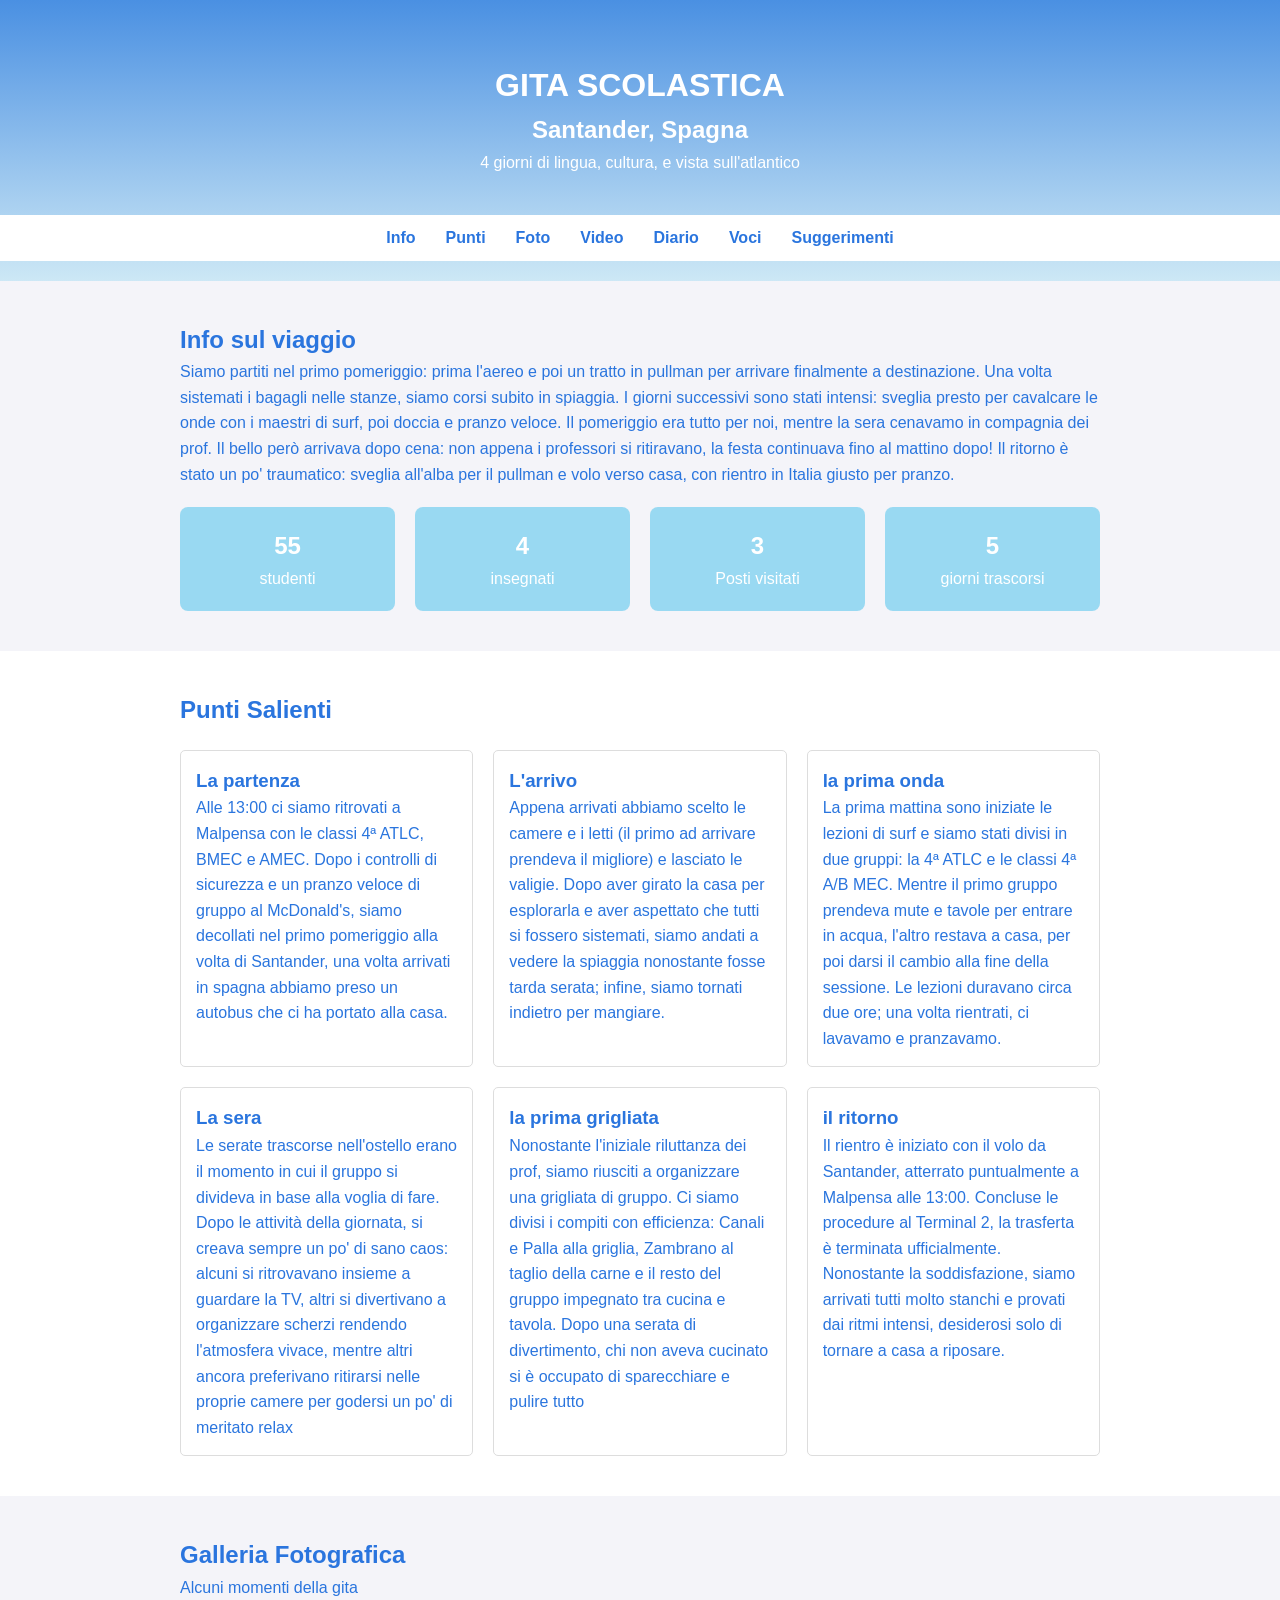
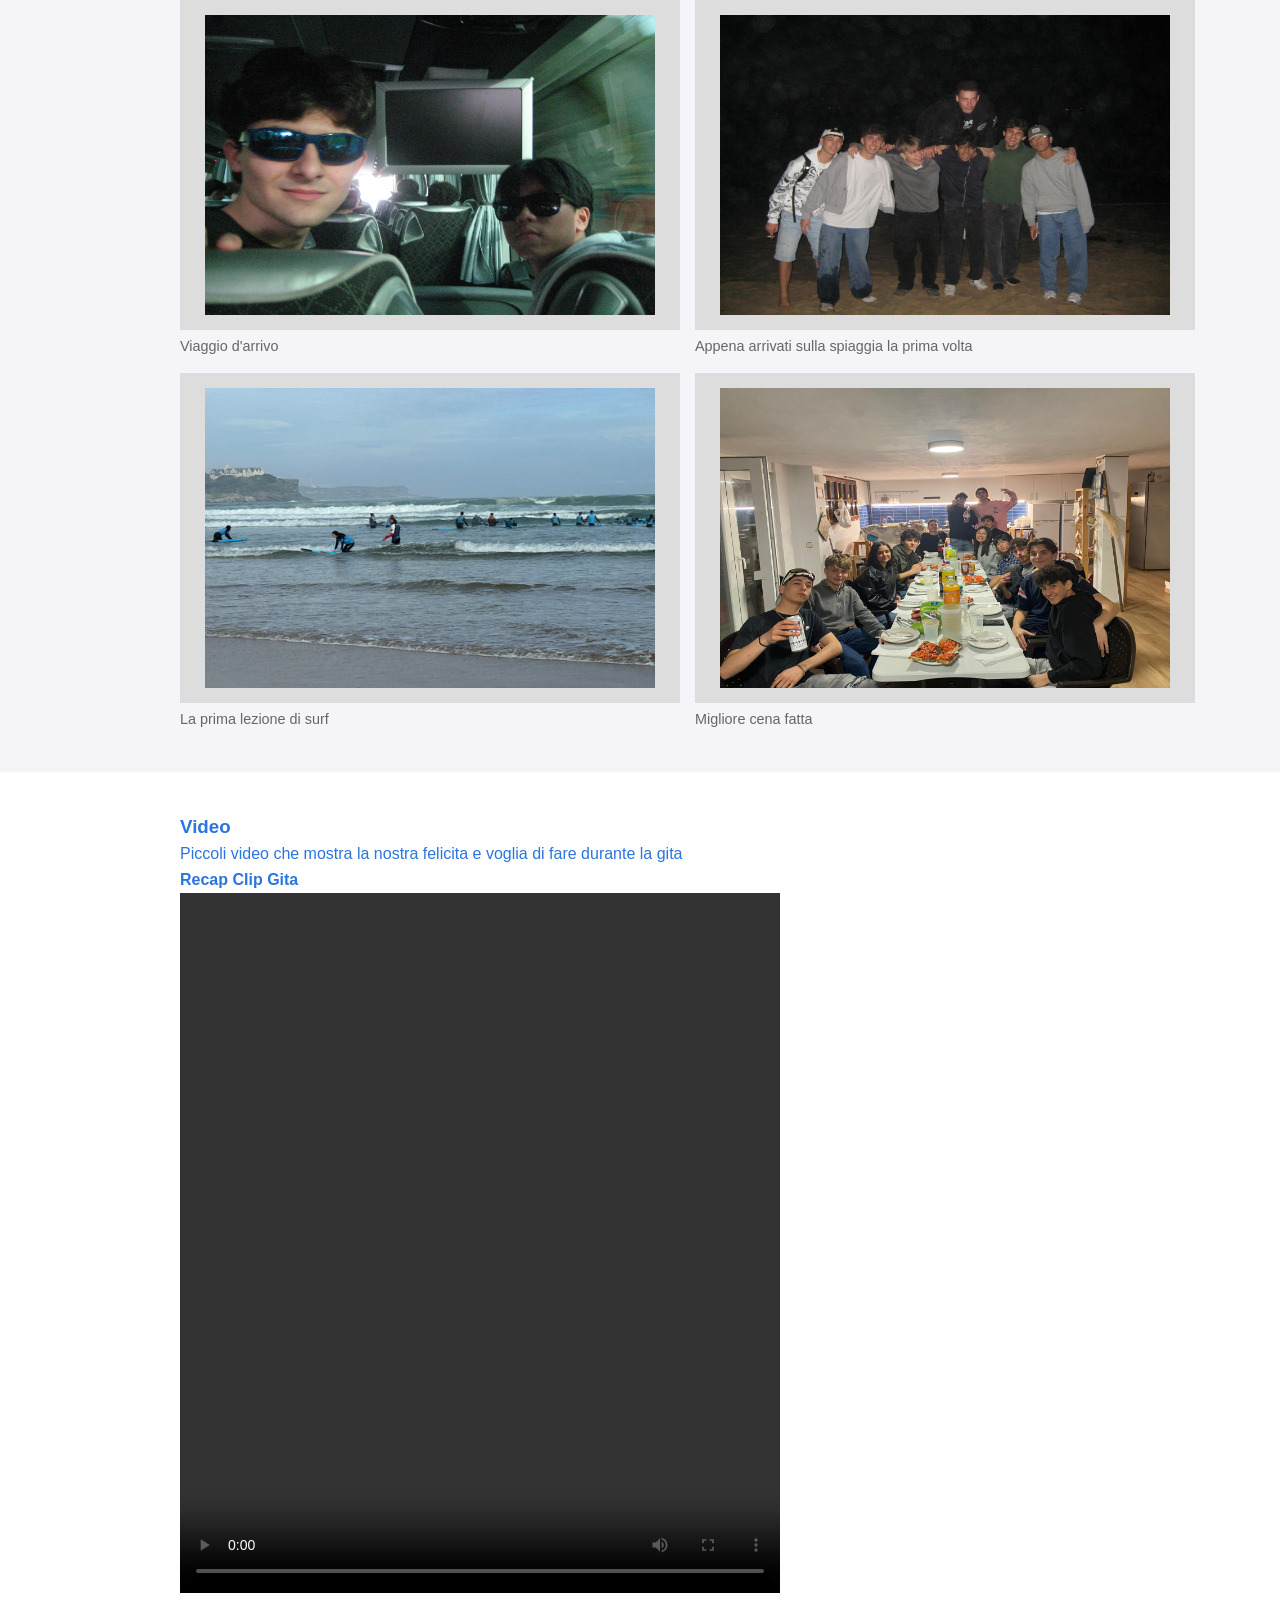
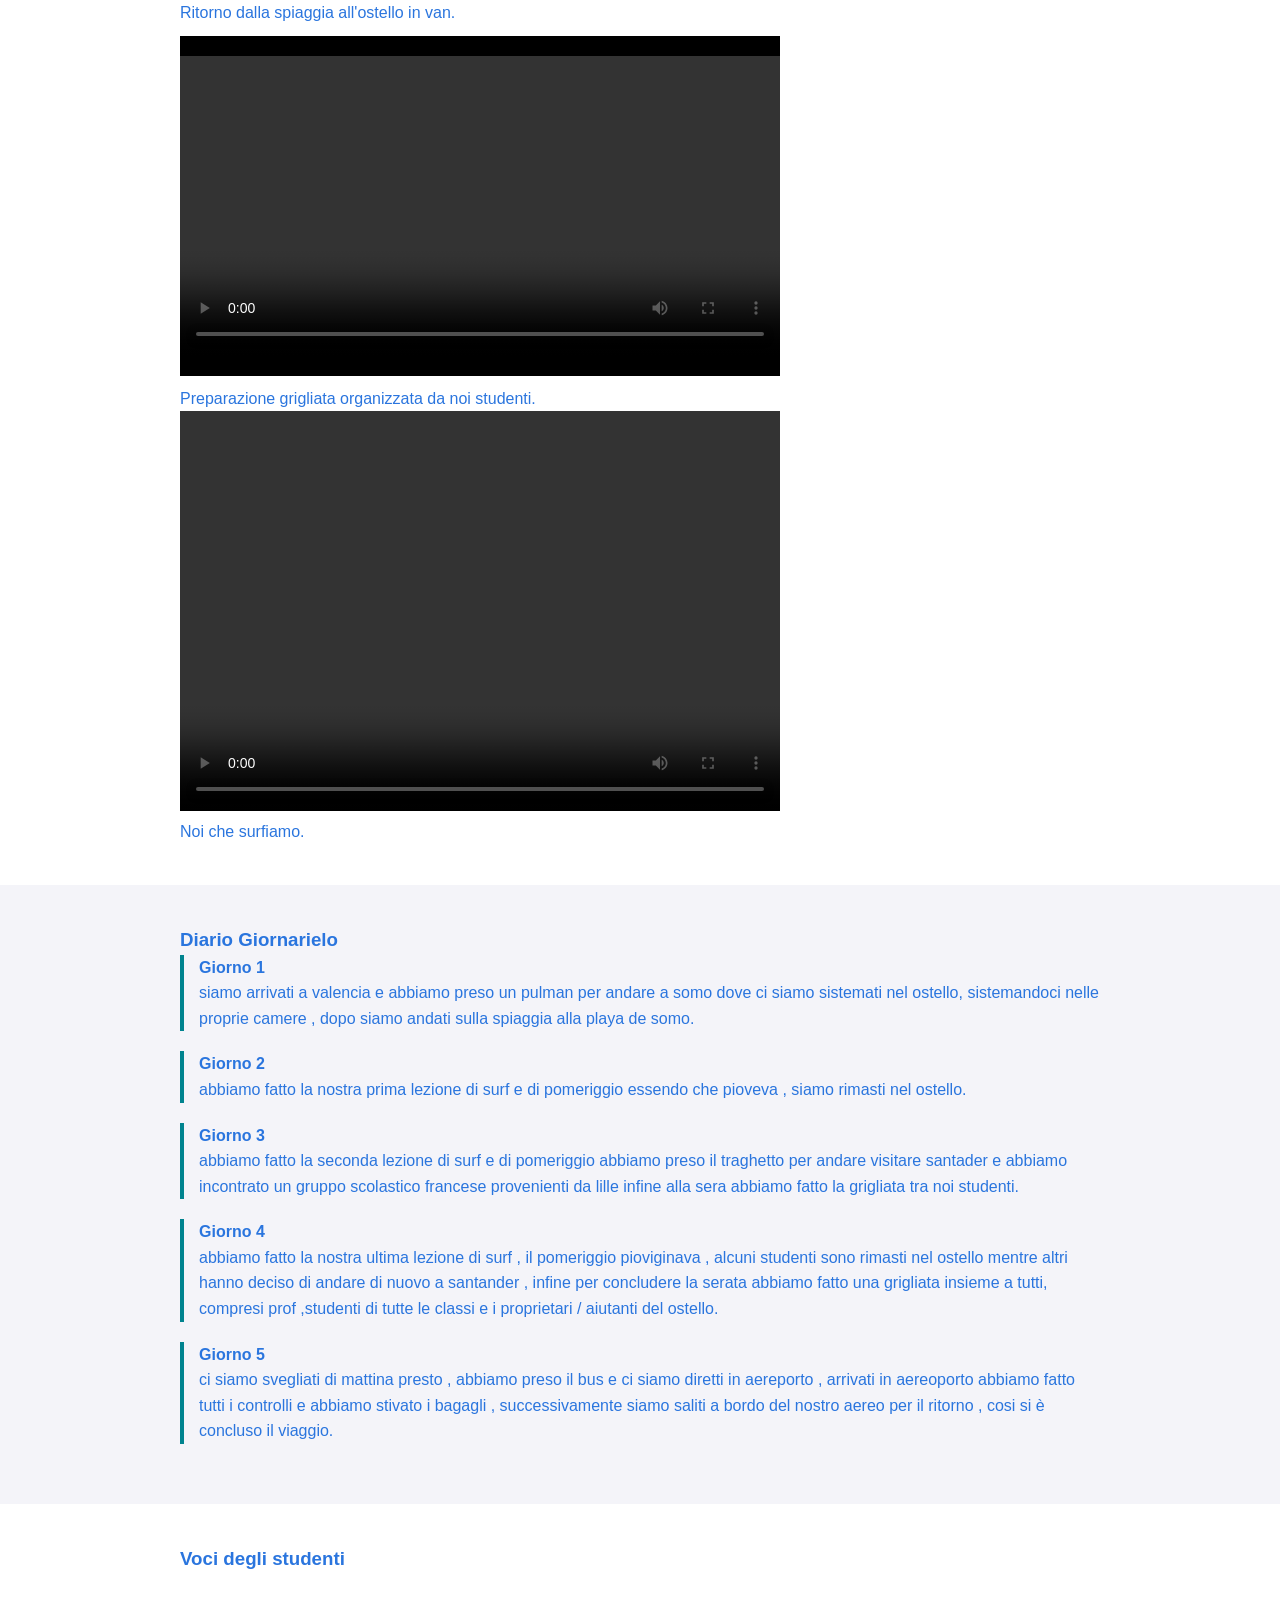
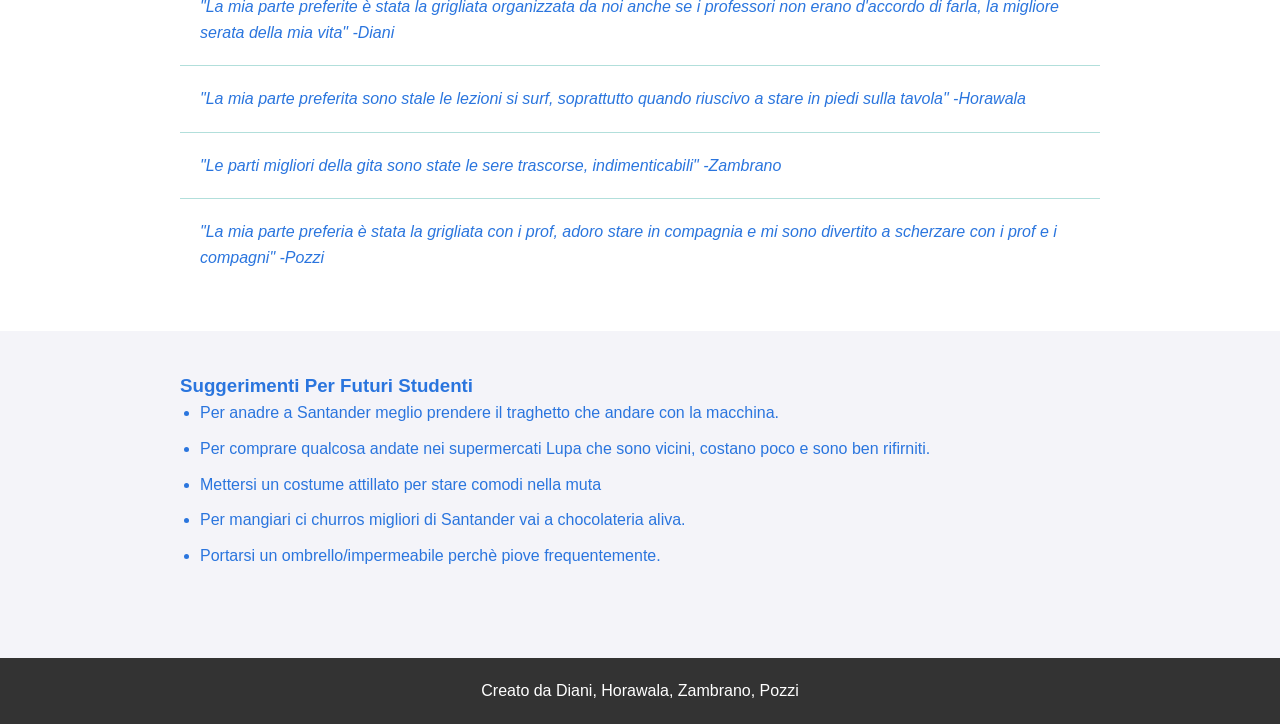
==== commit 5722822f: "Update index.html" ====
--- a/index.html
+++ b/index.html
@@ -186,4 +186,4 @@
 
 </body>
 </html>
-</html>
+
--- a/style.css
+++ b/style.css
@@ -135,4 +135,4 @@
     background-color: #333;
     color: white;
     margin-top: 40px;
-}+}
